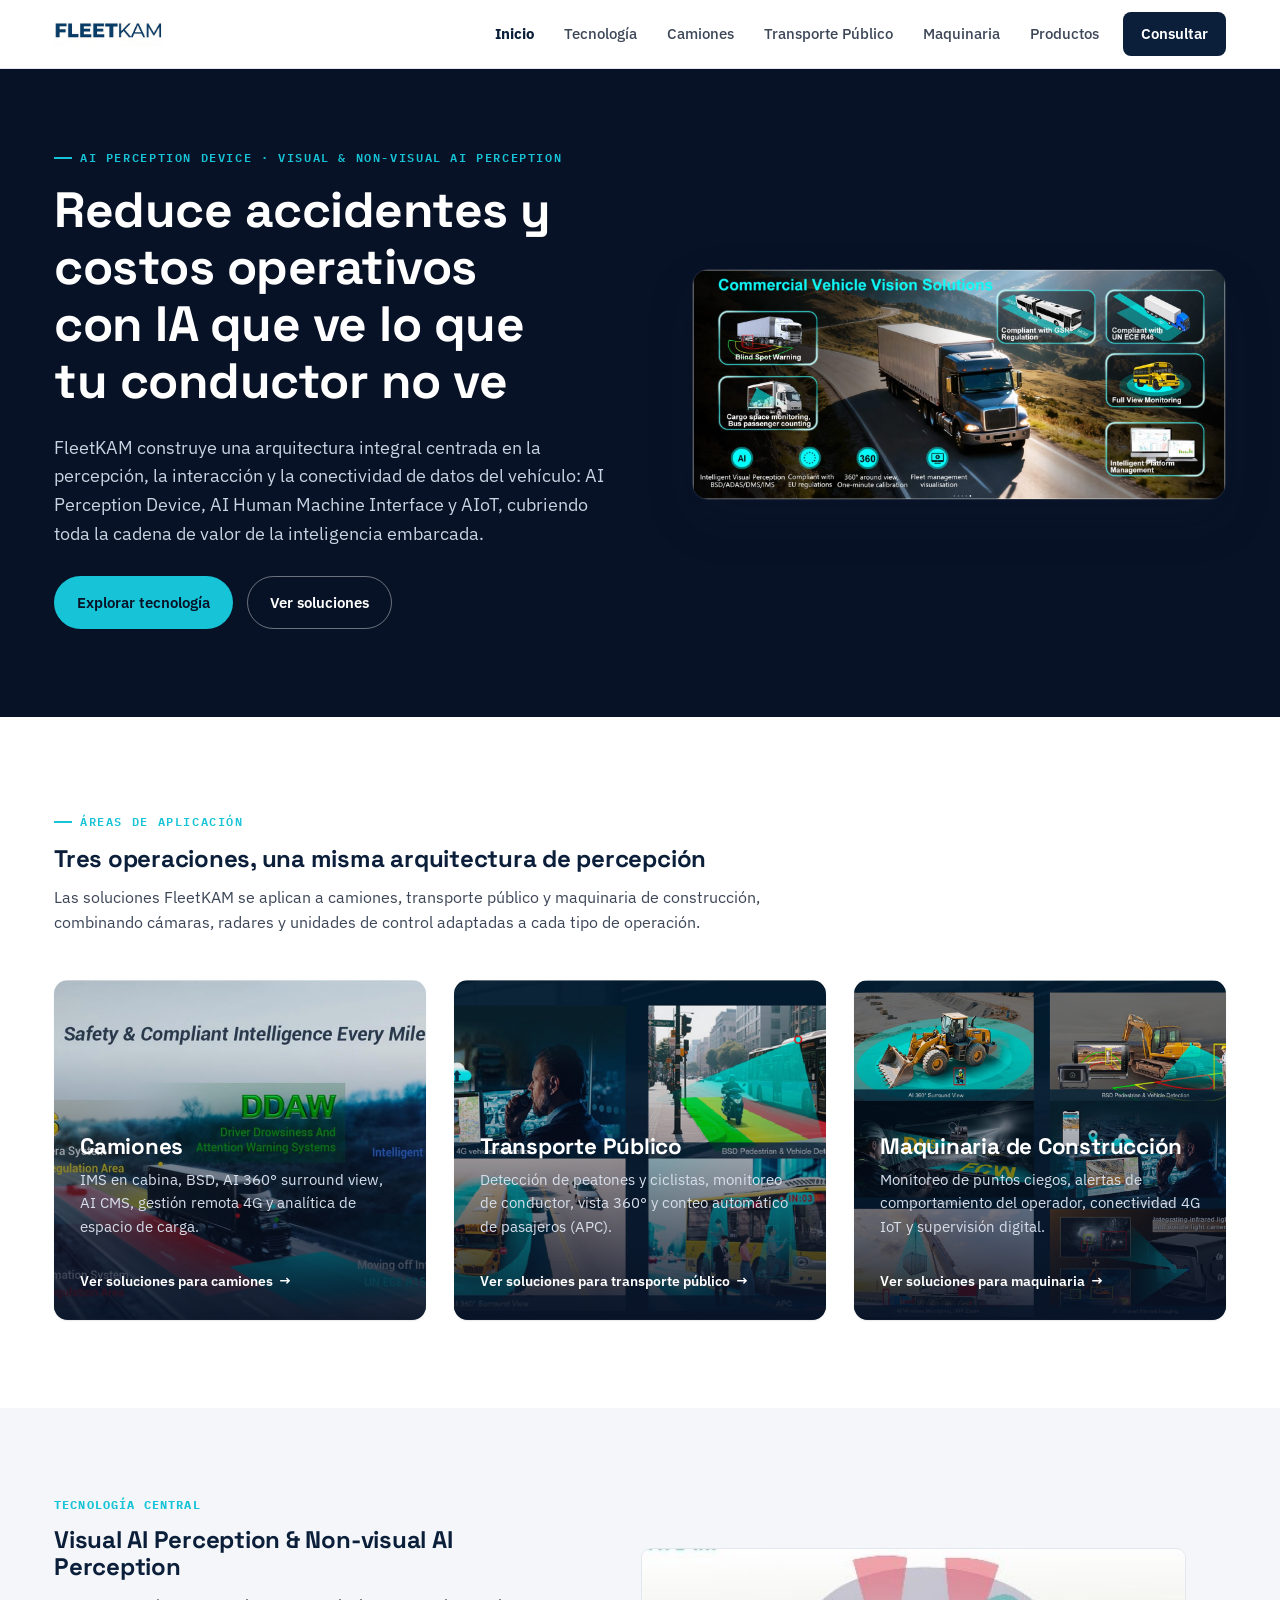
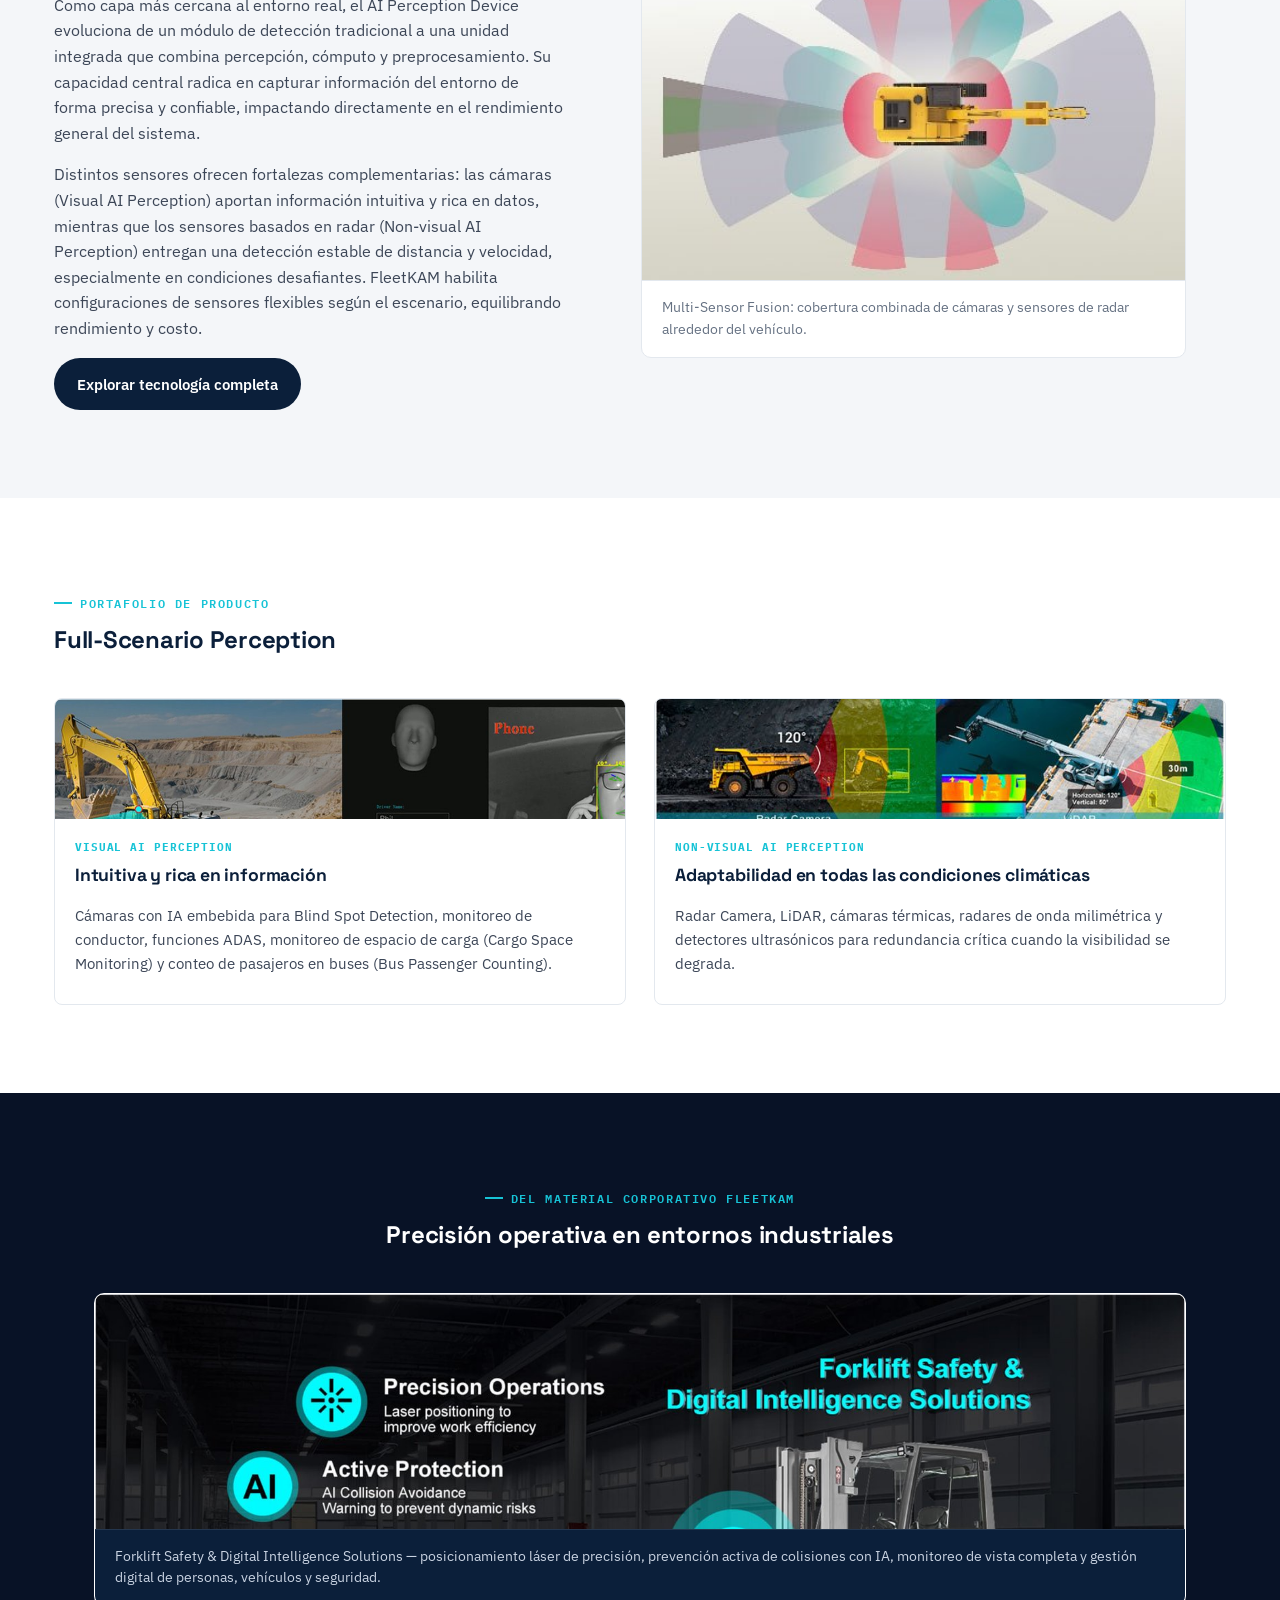
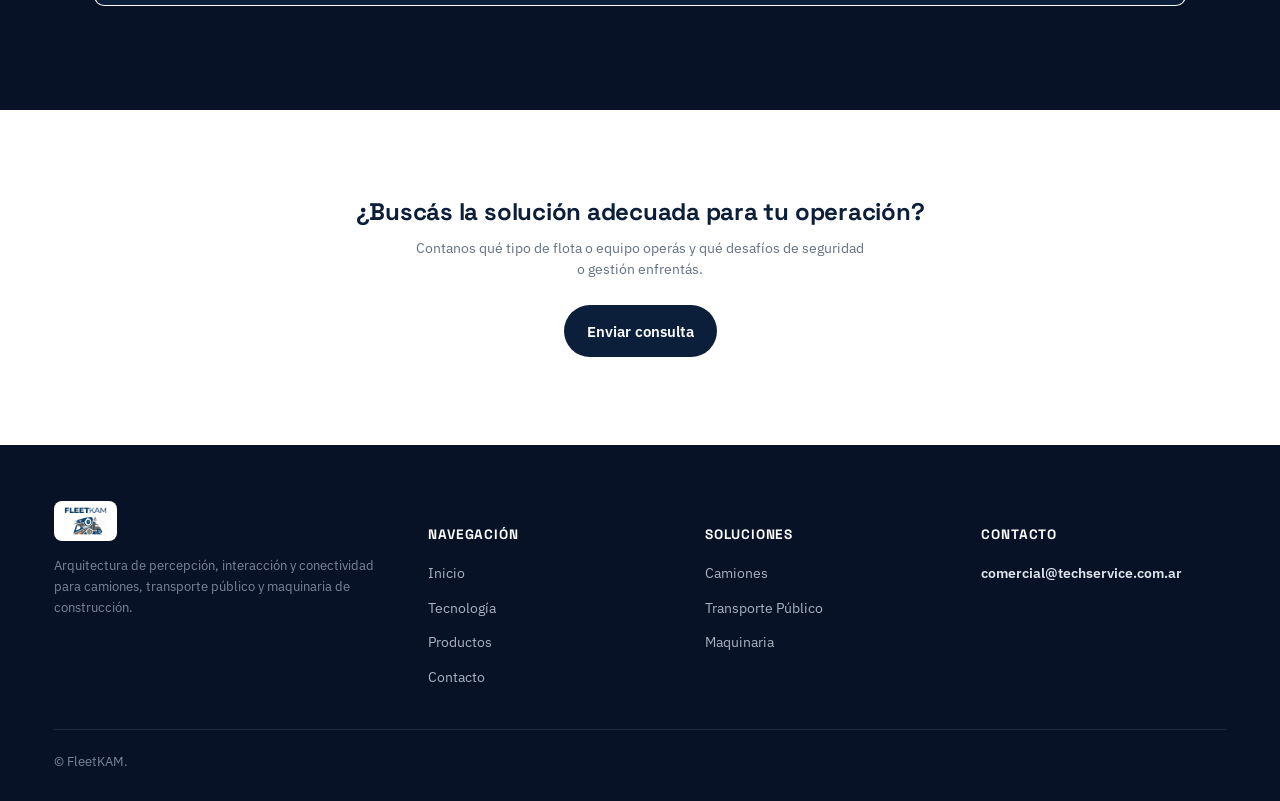
==== index.html @ 841b018a "Add files via upload" ====
<!DOCTYPE html>
<html lang="es">
<head>
<meta charset="UTF-8">
<meta name="viewport" content="width=device-width, initial-scale=1.0">
<title>FleetKAM | Percepción inteligente y seguridad para flotas comerciales</title>
<meta name="description" content="Reduce accidentes y costos operativos con IA que ve lo que tu conductor no ve. Soluciones de percepción para camiones, transporte público y maquinaria.">
<link rel="icon" href="favicon.png">
<link rel="preconnect" href="https://fonts.googleapis.com">
<link href="https://fonts.googleapis.com/css2?family=Space+Grotesk:wght@500;600;700&family=IBM+Plex+Sans:wght@400;500;600;700&family=IBM+Plex+Mono:wght@500;600;700&display=swap" rel="stylesheet">
<link rel="stylesheet" href="style.css">
</head>
<body>
<a class="skip-link" href="#main">Saltar al contenido principal</a>

<header class="site-header">
  <div class="header-inner">
    <a class="brand" href="index.html" aria-label="FleetKAM — Inicio">
      <img src="logo-wordmark.png" alt="FleetKAM">
    </a>
    <button class="nav-toggle" aria-label="Abrir menú de navegación" aria-expanded="false">
      <span></span>
    </button>
    <nav class="main-nav" aria-label="Navegación principal">
      <a href="index.html" aria-current="page">Inicio</a>
      <a href="tecnologia.html">Tecnología</a>
      <a href="camiones.html">Camiones</a>
      <a href="transporte-publico.html">Transporte Público</a>
      <a href="maquinaria.html">Maquinaria</a>
      <a href="productos.html">Productos</a>
      <a href="contacto.html" class="nav-cta">Consultar</a>
    </nav>
  </div>
</header>

<main id="main">

  <!-- HERO -->
  <section class="hero">
    <div class="container">
      <div class="hero-grid">
        <div>
          <p class="eyebrow">AI Perception Device · Visual &amp; Non-visual AI Perception</p>
          <h1>Reduce accidentes y costos operativos con IA que ve lo que tu conductor no ve</h1>
          <p class="lead">FleetKAM construye una arquitectura integral centrada en la percepción, la interacción y la conectividad de datos del vehículo: AI Perception Device, AI Human Machine Interface y AIoT, cubriendo toda la cadena de valor de la inteligencia embarcada.</p>
          <div class="hero-actions">
            <a class="btn btn-primary" href="tecnologia.html">Explorar tecnología</a>
            <a class="btn btn-outline" href="#aplicaciones">Ver soluciones</a>
          </div>
        </div>
        <div class="hero-media">
          <img src="hero-commercial-vision.jpg" alt="Camión en ruta con anotaciones de Blind Spot Warning, cumplimiento GSR y UN ECE R46, full view monitoring y gestión de plataforma inteligente.">
        </div>
      </div>
    </div>
  </section>

  <!-- APLICACIONES -->
  <section class="section" id="aplicaciones">
    <div class="container">
      <div class="section-head">
        <p class="eyebrow">Áreas de aplicación</p>
        <h2>Tres operaciones, una misma arquitectura de percepción</h2>
        <p>Las soluciones FleetKAM se aplican a camiones, transporte público y maquinaria de construcción, combinando cámaras, radares y unidades de control adaptadas a cada tipo de operación.</p>
      </div>
      <div class="grid grid-3">
        <a class="app-card" href="camiones.html">
          <img src="trucks-hero.jpg" alt="Camión de larga distancia en autopista con sistemas RVCS, DDAW, ISA, BSIS y MOIS señalados.">
          <div class="app-card-body">
            <h3>Camiones</h3>
            <p>IMS en cabina, BSD, AI 360° surround view, AI CMS, gestión remota 4G y analítica de espacio de carga.</p>
            <span class="card-link">Ver soluciones para camiones <span class="arrow">→</span></span>
          </div>
        </a>
        <a class="app-card" href="transporte-publico.html">
          <img src="public-hero.jpg" alt="Bus urbano con detección BSD de peatones y vehículos, telemática 4G, vista de 360° y conteo de pasajeros APC.">
          <div class="app-card-body">
            <h3>Transporte Público</h3>
            <p>Detección de peatones y ciclistas, monitoreo de conductor, vista 360° y conteo automático de pasajeros (APC).</p>
            <span class="card-link">Ver soluciones para transporte público <span class="arrow">→</span></span>
          </div>
        </a>
        <a class="app-card" href="maquinaria.html">
          <img src="machinery-hero.jpg" alt="Maquinaria de construcción con AI 360° surround view, detección BSD de peatones y vehículos, monitoreo DMS y FCW.">
          <div class="app-card-body">
            <h3>Maquinaria de Construcción</h3>
            <p>Monitoreo de puntos ciegos, alertas de comportamiento del operador, conectividad 4G IoT y supervisión digital.</p>
            <span class="card-link">Ver soluciones para maquinaria <span class="arrow">→</span></span>
          </div>
        </a>
      </div>
    </div>
  </section>

  <!-- TECNOLOGÍA (INTRO) -->
  <section class="section section-alt">
    <div class="container">
      <div class="diagram-block" style="margin-bottom:0;">
        <div class="diagram-text">
          <p class="kicker">Tecnología central</p>
          <h2>Visual AI Perception &amp; Non-visual AI Perception</h2>
          <p>Como capa más cercana al entorno real, el AI Perception Device evoluciona de un módulo de detección tradicional a una unidad integrada que combina percepción, cómputo y preprocesamiento. Su capacidad central radica en capturar información del entorno de forma precisa y confiable, impactando directamente en el rendimiento general del sistema.</p>
          <p>Distintos sensores ofrecen fortalezas complementarias: las cámaras (Visual AI Perception) aportan información intuitiva y rica en datos, mientras que los sensores basados en radar (Non-visual AI Perception) entregan una detección estable de distancia y velocidad, especialmente en condiciones desafiantes. FleetKAM habilita configuraciones de sensores flexibles según el escenario, equilibrando rendimiento y costo.</p>
          <a class="btn btn-dark" href="tecnologia.html">Explorar tecnología completa</a>
        </div>
        <figure class="diagram-figure">
          <img src="multisensor-fusion.jpg" alt="Diagrama de Multi-Sensor Fusion mostrando zonas de detección de cámara y radar alrededor de una máquina de construcción.">
          <figcaption>Multi-Sensor Fusion: cobertura combinada de cámaras y sensores de radar alrededor del vehículo.</figcaption>
        </figure>
      </div>
    </div>
  </section>

  <!-- PORTAFOLIO -->
  <section class="section">
    <div class="container">
      <div class="section-head">
        <p class="eyebrow">Portafolio de producto</p>
        <h2>Full-Scenario Perception</h2>
      </div>
      <div class="grid grid-2">
        <div class="card">
          <div class="card-media"><img src="visual-perception-1.jpg" alt="Blind Spot Detection en maquinaria y Driver Monitoring detectando uso de teléfono al volante."></div>
          <div class="card-body">
            <span class="card-tag">Visual AI Perception</span>
            <h3>Intuitiva y rica en información</h3>
            <p>Cámaras con IA embebida para Blind Spot Detection, monitoreo de conductor, funciones ADAS, monitoreo de espacio de carga (Cargo Space Monitoring) y conteo de pasajeros en buses (Bus Passenger Counting).</p>
          </div>
        </div>
        <div class="card">
          <div class="card-media"><img src="nonvisual-3.jpg" alt="Detectores ultrasónicos con indicadores de distancia y cámara térmica detectando un camión en la nieve."></div>
          <div class="card-body">
            <span class="card-tag">Non-visual AI Perception</span>
            <h3>Adaptabilidad en todas las condiciones climáticas</h3>
            <p>Radar Camera, LiDAR, cámaras térmicas, radares de onda milimétrica y detectores ultrasónicos para redundancia crítica cuando la visibilidad se degrada.</p>
          </div>
        </div>
      </div>
    </div>
  </section>

  <!-- FORKLIFT / OTRAS CAPACIDADES DEL MATERIAL GENERAL -->
  <section class="section section-dark">
    <div class="container">
      <div class="section-head center">
        <p class="eyebrow">Del material corporativo FleetKAM</p>
        <h2>Precisión operativa en entornos industriales</h2>
      </div>
      <figure class="diagram-figure" style="border-color:rgba(255,255,255,.15);">
        <img src="forklift-banner.jpg" alt="Forklift Safety & Digital Intelligence Solutions: posicionamiento láser, prevención activa de colisiones con IA, monitoreo de vista completa 360° y gestión digital inteligente.">
        <figcaption style="background:var(--navy-900); color:#c9d3e2; border-top-color:rgba(255,255,255,.1);">Forklift Safety &amp; Digital Intelligence Solutions — posicionamiento láser de precisión, prevención activa de colisiones con IA, monitoreo de vista completa y gestión digital de personas, vehículos y seguridad.</figcaption>
      </figure>
    </div>
  </section>

  <!-- CTA -->
  <section class="section">
    <div class="container text-center">
      <h2>¿Buscás la solución adecuada para tu operación?</h2>
      <p class="small" style="max-width:56ch; margin:0 auto 24px;">Contanos qué tipo de flota o equipo operás y qué desafíos de seguridad o gestión enfrentás.</p>
      <a class="btn btn-dark" href="contacto.html">Enviar consulta</a>
    </div>
  </section>

</main>

<button class="back-top" aria-label="Volver al inicio de la página">↑</button>

<footer class="site-footer">
  <div class="container">
    <div class="footer-grid">
      <div>
        <div class="footer-brand"><img src="logo-full.png" alt="FleetKAM"></div>
        <p class="footer-note">Arquitectura de percepción, interacción y conectividad para camiones, transporte público y maquinaria de construcción.</p>
      </div>
      <div>
        <h5>Navegación</h5>
        <ul>
          <li><a href="index.html">Inicio</a></li>
          <li><a href="tecnologia.html">Tecnología</a></li>
          <li><a href="productos.html">Productos</a></li>
          <li><a href="contacto.html">Contacto</a></li>
        </ul>
      </div>
      <div>
        <h5>Soluciones</h5>
        <ul>
          <li><a href="camiones.html">Camiones</a></li>
          <li><a href="transporte-publico.html">Transporte Público</a></li>
          <li><a href="maquinaria.html">Maquinaria</a></li>
        </ul>
      </div>
      <div>
        <h5>Contacto</h5>
        <ul>
          <li><a class="footer-email" href="mailto:comercial@techservice.com.ar">comercial@techservice.com.ar</a></li>
        </ul>
      </div>
    </div>
    <div class="footer-bottom">
      <span>© FleetKAM.</span>
    </div>
  </div>
</footer>

<script src="main.js"></script>
</body>
</html>
---- style.css ----
/* =========================================================
   FLEETKAM — Design tokens
   Palette drawn from brand material: deep navy chassis,
   signal cyan (sensor/detection color used throughout the
   PDFs), amber for alerts, warm steel for neutrals.
   ========================================================= */
:root{
  --navy-950:#081226;
  --navy-900:#0b1f3a;
  --navy-800:#123258;
  --navy-700:#194077;
  --blue-600:#1c5fb0;
  --cyan-400:#17c3d6;
  --cyan-300:#5fe3ef;
  --amber-500:#f2a71b;
  --steel-700:#3c4657;
  --steel-500:#657182;
  --steel-300:#aab3bf;
  --cloud-100:#f4f6f9;
  --cloud-50:#fbfcfd;
  --white:#ffffff;
  --line:#e3e8ee;

  --font-display:"Space Grotesk", "Segoe UI", sans-serif;
  --font-body:"IBM Plex Sans", "Segoe UI", sans-serif;
  --font-mono:"IBM Plex Mono", "Courier New", monospace;

  --container:1220px;
  --radius:10px;
  --shadow-sm:0 1px 2px rgba(11,31,58,.06), 0 1px 1px rgba(11,31,58,.04);
  --shadow-md:0 8px 24px rgba(11,31,58,.10);
  --shadow-lg:0 20px 48px rgba(11,31,58,.16);
}

@media (prefers-reduced-motion: no-preference){
  :root{ --transition:180ms ease; }
}
@media (prefers-reduced-motion: reduce){
  *{ animation-duration:.001ms !important; animation-iteration-count:1 !important; transition-duration:.001ms !important; scroll-behavior:auto !important; }
}

*,*::before,*::after{ box-sizing:border-box; }
html{ scroll-behavior:smooth; }
body{
  margin:0;
  font-family:var(--font-body);
  color:var(--steel-700);
  background:var(--white);
  line-height:1.6;
  -webkit-font-smoothing:antialiased;
}
img{ max-width:100%; display:block; }
a{ color:inherit; text-decoration:none; }
h1,h2,h3,h4{ font-family:var(--font-display); color:var(--navy-900); margin:0 0 .5em; line-height:1.15; letter-spacing:-.01em; }
p{ margin:0 0 1em; }
.container{ max-width:var(--container); margin:0 auto; padding:0 24px; }
.mono{ font-family:var(--font-mono); }

:focus-visible{ outline:3px solid var(--cyan-400); outline-offset:2px; border-radius:4px; }

/* ---------- Skip link ---------- */
.skip-link{
  position:absolute; left:-9999px; top:0; background:var(--navy-900); color:#fff;
  padding:12px 18px; z-index:200; border-radius:0 0 8px 0;
}
.skip-link:focus{ left:0; }

/* ---------- Eyebrow / labels ---------- */
.eyebrow{
  display:inline-flex; align-items:center; gap:8px;
  font-family:var(--font-mono); font-size:.72rem; letter-spacing:.14em; text-transform:uppercase;
  color:var(--cyan-400); font-weight:600; margin-bottom:14px;
}
.eyebrow::before{ content:""; width:18px; height:2px; background:var(--cyan-400); display:inline-block; }

/* ---------- Header ---------- */
.site-header{
  position:sticky; top:0; z-index:100; background:rgba(255,255,255,.94);
  backdrop-filter:saturate(140%) blur(8px);
  border-bottom:1px solid var(--line);
}
.header-inner{ display:flex; align-items:center; justify-content:space-between; padding:12px 24px; max-width:var(--container); margin:0 auto; }
.brand{ display:flex; align-items:center; gap:10px; }
.brand img{ height:24px; width:auto; }
.brand-text{ font-family:var(--font-display); font-weight:700; font-size:1.05rem; color:var(--navy-900); }

.nav-toggle{
  display:none; background:none; border:1px solid var(--line); border-radius:8px;
  width:42px; height:42px; align-items:center; justify-content:center; cursor:pointer;
}
.nav-toggle span, .nav-toggle span::before, .nav-toggle span::after{
  content:""; display:block; width:20px; height:2px; background:var(--navy-900); position:relative; transition:transform var(--transition);
}
.nav-toggle span::before{ position:absolute; top:-6px; }
.nav-toggle span::after{ position:absolute; top:6px; }

.main-nav{ display:flex; align-items:center; gap:2px; }
.main-nav a{
  padding:10px 14px; font-size:.92rem; font-weight:500; color:var(--steel-700); border-radius:8px;
  transition:color var(--transition), background var(--transition);
}
.main-nav a:hover{ color:var(--navy-900); background:var(--cloud-100); }
.main-nav a[aria-current="page"]{ color:var(--navy-900); font-weight:700; }
.main-nav a[aria-current="page"]::after{ content:""; }
.nav-cta{
  margin-left:8px; background:var(--navy-900); color:#fff !important; padding:10px 18px !important;
  border-radius:999px; font-weight:600 !important;
}
.nav-cta:hover{ background:var(--blue-600); }

@media (max-width:900px){
  .nav-toggle{ display:flex; }
  .main-nav{
    position:fixed; inset:64px 0 0 0; background:#fff; flex-direction:column; align-items:stretch;
    padding:12px; gap:4px; transform:translateY(-8px); opacity:0; pointer-events:none;
    transition:opacity var(--transition), transform var(--transition); overflow:auto;
  }
  .main-nav.open{ opacity:1; transform:translateY(0); pointer-events:auto; }
  .main-nav a{ padding:16px; font-size:1.05rem; border-bottom:1px solid var(--line); border-radius:0; }
  .nav-cta{ margin:12px 0 0; text-align:center; border-radius:8px; }
}

/* ---------- Breadcrumbs ---------- */
.breadcrumbs{ font-size:.82rem; color:var(--steel-500); padding:16px 0 0; }
.breadcrumbs a{ color:var(--steel-500); }
.breadcrumbs a:hover{ color:var(--navy-900); text-decoration:underline; }
.breadcrumbs span[aria-current]{ color:var(--navy-900); font-weight:600; }

/* ---------- Hero ---------- */
.hero{
  position:relative; overflow:hidden; background:var(--navy-950); color:#fff; padding:72px 0 88px;
}
.hero .container{ position:relative; z-index:2; }
.hero-rings{
  position:absolute; inset:0; z-index:1; pointer-events:none; opacity:.55;
}
.hero-grid{ display:grid; grid-template-columns:1.05fr .95fr; gap:48px; align-items:center; }
.hero h1{ color:#fff; font-size:clamp(2rem,4.2vw,3.1rem); max-width:16ch; }
.hero p.lead{ color:#c9d3e2; font-size:1.12rem; max-width:52ch; }
.hero-media{ border-radius:16px; overflow:hidden; box-shadow:var(--shadow-lg); border:1px solid rgba(255,255,255,.12); }
.hero-actions{ display:flex; gap:14px; flex-wrap:wrap; margin-top:28px; }

@media (max-width:900px){ .hero-grid{ grid-template-columns:1fr; } .hero{ padding:48px 0 56px; } }

/* ---------- Buttons ---------- */
.btn{
  display:inline-flex; align-items:center; gap:8px; padding:13px 22px; border-radius:999px;
  font-weight:600; font-size:.95rem; border:1px solid transparent; cursor:pointer;
  transition:transform var(--transition), background var(--transition), border-color var(--transition), color var(--transition);
}
.btn:hover{ transform:translateY(-1px); }
.btn-primary{ background:var(--cyan-400); color:var(--navy-950); }
.btn-primary:hover{ background:var(--cyan-300); }
.btn-outline{ border-color:rgba(255,255,255,.4); color:#fff; }
.btn-outline:hover{ border-color:#fff; background:rgba(255,255,255,.08); }
.btn-dark{ background:var(--navy-900); color:#fff; }
.btn-dark:hover{ background:var(--blue-600); }
.btn[disabled], .btn.is-disabled{ opacity:.45; cursor:not-allowed; pointer-events:none; }

/* ---------- Sections ---------- */
.section{ padding:88px 0; }
.section-tight{ padding:56px 0; }
.section-alt{ background:var(--cloud-100); }
.section-dark{ background:var(--navy-950); color:#dfe6f0; }
.section-dark h2, .section-dark h3{ color:#fff; }
.section-head{ max-width:760px; margin-bottom:44px; }
.section-head.center{ margin-left:auto; margin-right:auto; text-align:center; }

/* ---------- Cards ---------- */
.grid{ display:grid; gap:28px; }
.grid-3{ grid-template-columns:repeat(3,1fr); }
.grid-2{ grid-template-columns:repeat(2,1fr); }
.grid-4{ grid-template-columns:repeat(4,1fr); }
@media (max-width:980px){ .grid-3,.grid-4{ grid-template-columns:repeat(2,1fr); } }
@media (max-width:640px){ .grid-3,.grid-4,.grid-2{ grid-template-columns:1fr; } }

.card{
  background:#fff; border:1px solid var(--line); border-radius:var(--radius); overflow:hidden;
  transition:box-shadow var(--transition), transform var(--transition), border-color var(--transition);
  display:flex; flex-direction:column;
}
.card:hover{ box-shadow:var(--shadow-md); transform:translateY(-2px); border-color:transparent; }
.card-media{ aspect-ratio:16/10; overflow:hidden; background:var(--cloud-100); }
.card-media img{ width:100%; height:100%; object-fit:cover; }
.card-body{ padding:22px; flex:1; display:flex; flex-direction:column; }
.card-body h3{ font-size:1.12rem; }
.card-tag{ font-family:var(--font-mono); font-size:.7rem; letter-spacing:.08em; text-transform:uppercase; color:var(--cyan-400); font-weight:700; margin-bottom:8px; }
.card-body p{ color:var(--steel-500); font-size:.93rem; margin-bottom:0; }
.card-link{ margin-top:16px; font-weight:600; color:var(--navy-900); font-size:.9rem; display:inline-flex; align-items:center; gap:6px; }
.card-link .arrow{ transition:transform var(--transition); }
.card:hover .card-link .arrow{ transform:translateX(3px); }

/* Application (solution) cards - larger */
.app-card{
  position:relative; border-radius:14px; overflow:hidden; color:#fff; min-height:340px;
  display:flex; flex-direction:column; justify-content:flex-end; box-shadow:var(--shadow-sm);
}
.app-card img{ position:absolute; inset:0; width:100%; height:100%; object-fit:cover; z-index:0; }
.app-card::after{ content:""; position:absolute; inset:0; background:linear-gradient(180deg, rgba(8,18,38,.05) 20%, rgba(8,18,38,.92) 100%); z-index:1; }
.app-card-body{ position:relative; z-index:2; padding:26px; }
.app-card h3{ color:#fff; font-size:1.4rem; margin-bottom:8px; }
.app-card p{ color:#d7deea; font-size:.92rem; }
.app-card .card-link{ color:#fff; }

/* ---------- Spec / product tiles ---------- */
.spec-tile{
  border:1px solid var(--line); border-radius:var(--radius); padding:20px; background:#fff;
}
.spec-tile .model{ font-family:var(--font-mono); font-size:.82rem; color:var(--cyan-400); font-weight:700; letter-spacing:.02em; }
.spec-tile h4{ font-family:var(--font-display); color:var(--navy-900); margin:.2em 0 .5em; font-size:1.02rem; }
.spec-tile ul{ margin:0; padding-left:1.1em; color:var(--steel-500); font-size:.88rem; }
.spec-tile ul li{ margin-bottom:4px; }
.spec-tile .area-tag{
  display:inline-block; font-size:.68rem; text-transform:uppercase; letter-spacing:.06em; font-weight:700;
  padding:3px 9px; border-radius:999px; margin-bottom:10px;
}
.tag-trucks{ background:#e7f1fc; color:var(--blue-600); }
.tag-public{ background:#e6faf9; color:#0d9aa0; }
.tag-machinery{ background:#fff2e0; color:#b8710a; }
.tag-tech{ background:#eef0fb; color:var(--navy-700); }

/* ---------- Feature row (icon + text) ---------- */
.feature{ display:flex; gap:16px; align-items:flex-start; }
.feature-icon{
  flex:none; width:46px; height:46px; border-radius:12px; background:var(--navy-900); color:var(--cyan-400);
  display:flex; align-items:center; justify-content:center; font-family:var(--font-mono); font-weight:700;
}
.feature h4{ margin-bottom:4px; font-size:1rem; }
.feature p{ font-size:.9rem; color:var(--steel-500); margin-bottom:0; }

/* ---------- Diagram figure ---------- */
.diagram-figure{ border:1px solid var(--line); border-radius:var(--radius); overflow:hidden; background:#fff; }
.diagram-figure img{ width:100%; }
.diagram-figure figcaption{ padding:16px 20px; font-size:.85rem; color:var(--steel-500); border-top:1px solid var(--line); }
.diagram-block{ display:grid; grid-template-columns:.9fr 1.1fr; gap:36px; align-items:center; margin-bottom:64px; }
.diagram-block:nth-child(even){ grid-template-columns:1.1fr .9fr; }
.diagram-block:nth-child(even) .diagram-text{ order:2; }
@media (max-width:900px){
  .diagram-block, .diagram-block:nth-child(even){ grid-template-columns:1fr; }
  .diagram-block:nth-child(even) .diagram-text{ order:0; }
}
.diagram-text .kicker{ font-family:var(--font-mono); font-size:.72rem; color:var(--cyan-400); letter-spacing:.1em; text-transform:uppercase; font-weight:700; }

/* ---------- Problem / approach panel ---------- */
.problem-panel{
  display:grid; grid-template-columns:1fr 1fr; gap:32px; background:var(--cloud-100); border-radius:16px; padding:36px;
}
@media (max-width:800px){ .problem-panel{ grid-template-columns:1fr; } }
.problem-panel h3{ font-size:1.05rem; }
.problem-panel .col p{ color:var(--steel-700); font-size:.96rem; }

/* ---------- Placeholder (pending assets) ---------- */
.placeholder{
  border:2px dashed var(--steel-300); border-radius:var(--radius); background:var(--cloud-100);
  display:flex; align-items:center; justify-content:center; text-align:center; padding:28px;
  color:var(--steel-500); font-size:.85rem; min-height:160px;
}

/* ---------- Regulation chips ---------- */
.chip-row{ display:flex; flex-wrap:wrap; gap:10px; margin:18px 0; }
.chip{
  font-family:var(--font-mono); font-size:.76rem; font-weight:700; padding:7px 12px; border-radius:8px;
  border:1px solid var(--line); color:var(--navy-800); background:#fff;
}

/* ---------- Footer ---------- */
.site-footer{ background:var(--navy-950); color:#aab3c2; padding:56px 0 28px; }
.footer-grid{ display:grid; grid-template-columns:1.4fr repeat(3,1fr); gap:32px; margin-bottom:40px; }
@media (max-width:800px){ .footer-grid{ grid-template-columns:1fr 1fr; } }
@media (max-width:520px){ .footer-grid{ grid-template-columns:1fr; } }
.footer-grid h5{ color:#fff; font-family:var(--font-display); font-size:.85rem; letter-spacing:.06em; text-transform:uppercase; margin-bottom:14px; }
.footer-grid ul{ list-style:none; margin:0; padding:0; display:flex; flex-direction:column; gap:9px; }
.footer-grid a{ color:#aab3c2; font-size:.9rem; }
.footer-grid a:hover{ color:#fff; }
.footer-brand{ display:flex; align-items:center; gap:10px; margin-bottom:14px; }
.footer-brand img{ height:40px; width:auto; background:#fff; padding:6px 10px; border-radius:8px; }
.footer-note{ font-size:.82rem; color:#7c879b; max-width:46ch; }
.footer-bottom{ border-top:1px solid rgba(255,255,255,.1); padding-top:22px; font-size:.8rem; display:flex; justify-content:space-between; flex-wrap:wrap; gap:10px; color:#7c879b; }

/* ---------- Icon strip (from source material) ---------- */
.icon-strip{ display:flex; flex-wrap:wrap; gap:26px; justify-content:center; padding:28px 0; border-top:1px solid var(--line); border-bottom:1px solid var(--line); }
.icon-strip .item{ display:flex; flex-direction:column; align-items:center; gap:8px; width:88px; text-align:center; }
.icon-strip .item span{ font-size:.72rem; color:var(--steel-500); }
.icon-strip .item svg{ width:30px; height:30px; color:var(--cyan-400); }

/* ---------- Form ---------- */
.form-grid{ display:grid; grid-template-columns:1fr 1fr; gap:20px; }
@media (max-width:700px){ .form-grid{ grid-template-columns:1fr; } }
.field{ display:flex; flex-direction:column; gap:6px; }
.field.full{ grid-column:1/-1; }
.field label{ font-size:.85rem; font-weight:600; color:var(--navy-900); }
.field .req{ color:var(--amber-500); }
.field input, .field select, .field textarea{
  font-family:var(--font-body); font-size:.95rem; padding:12px 14px; border:1px solid var(--line);
  border-radius:8px; background:#fff; color:var(--steel-700); transition:border-color var(--transition), box-shadow var(--transition);
}
.field input:focus, .field select:focus, .field textarea:focus{ border-color:var(--cyan-400); box-shadow:0 0 0 3px rgba(23,195,214,.18); outline:none; }
.field .error-msg{ color:#c23b3b; font-size:.8rem; min-height:1.1em; }
.field.has-error input, .field.has-error select, .field.has-error textarea{ border-color:#c23b3b; }
.form-status{ padding:14px 16px; border-radius:8px; font-size:.9rem; margin-top:18px; display:none; }
.form-status.visible{ display:block; }
.form-status.pending{ background:#fff6e0; color:#8a5c00; display:block; }
.form-status.disabled-note{ background:var(--cloud-100); color:var(--steel-500); }

/* ---------- Filter bar ---------- */
.filter-bar{ display:flex; flex-wrap:wrap; gap:10px; margin-bottom:36px; }
.filter-bar button{
  font-family:var(--font-body); font-weight:600; font-size:.86rem; padding:9px 18px; border-radius:999px;
  border:1px solid var(--line); background:#fff; color:var(--steel-700); cursor:pointer; transition:all var(--transition);
}
.filter-bar button[aria-pressed="true"]{ background:var(--navy-900); color:#fff; border-color:var(--navy-900); }
.filter-bar button:hover{ border-color:var(--navy-900); }

/* ---------- Utility ---------- */
.mt-0{ margin-top:0; } .mb-0{ margin-bottom:0; }
.text-center{ text-align:center; }
.small{ font-size:.85rem; color:var(--steel-500); }
.pending-note{
  display:inline-flex; align-items:center; gap:6px; font-size:.72rem; font-weight:700; letter-spacing:.04em;
  text-transform:uppercase; color:#8a5c00; background:#fff6e0; padding:4px 10px; border-radius:999px;
}
.contact-email{
  display:inline-flex; align-items:center; gap:8px; font-family:var(--font-mono); font-weight:600;
  font-size:.95rem; color:var(--navy-900); background:var(--cloud-100); padding:10px 16px; border-radius:8px;
  border:1px solid var(--line);
}
.contact-email:hover{ border-color:var(--cyan-400); color:var(--blue-600); }
.footer-email{ color:#dfe6f0 !important; font-weight:600; }
.footer-email:hover{ color:#fff !important; text-decoration:underline; }
.sr-only{ position:absolute; width:1px; height:1px; padding:0; margin:-1px; overflow:hidden; clip:rect(0,0,0,0); border:0; }

.toc{ display:flex; flex-wrap:wrap; gap:10px; margin:28px 0 0; }
.toc a{ border:1px solid var(--line); border-radius:999px; padding:9px 16px; font-size:.85rem; font-weight:600; color:var(--navy-800); }
.toc a:hover{ background:var(--cloud-100); }

.back-top{
  position:fixed; right:20px; bottom:20px; background:var(--navy-900); color:#fff; width:46px; height:46px;
  border-radius:50%; display:flex; align-items:center; justify-content:center; box-shadow:var(--shadow-md);
  opacity:0; pointer-events:none; transition:opacity var(--transition), transform var(--transition); z-index:80;
}
.back-top.visible{ opacity:1; pointer-events:auto; }
.back-top:hover{ transform:translateY(-3px); }

/* CARD COMPONENT */
.card{
  background:#fff; border:1px solid var(--line); border-radius:8px; overflow:hidden;
  transition:border-color .2s, box-shadow .2s;
}
.card:hover{ border-color:var(--cyan-400); box-shadow:0 4px 12px rgba(23,195,214,.12); }
.card-media{ height:120px; background:#f0f2f5; }
.card-body{ padding:20px; }
.card-body h3{ font-size:1.1rem; margin:0 0 10px; color:var(--navy-900); }
.card-body p{ margin:8px 0; font-size:.95rem; color:var(--steel-700); }
.card-body a{ color:var(--cyan-400); text-decoration:none; font-weight:600; }
.card-body a:hover{ text-decoration:underline; }
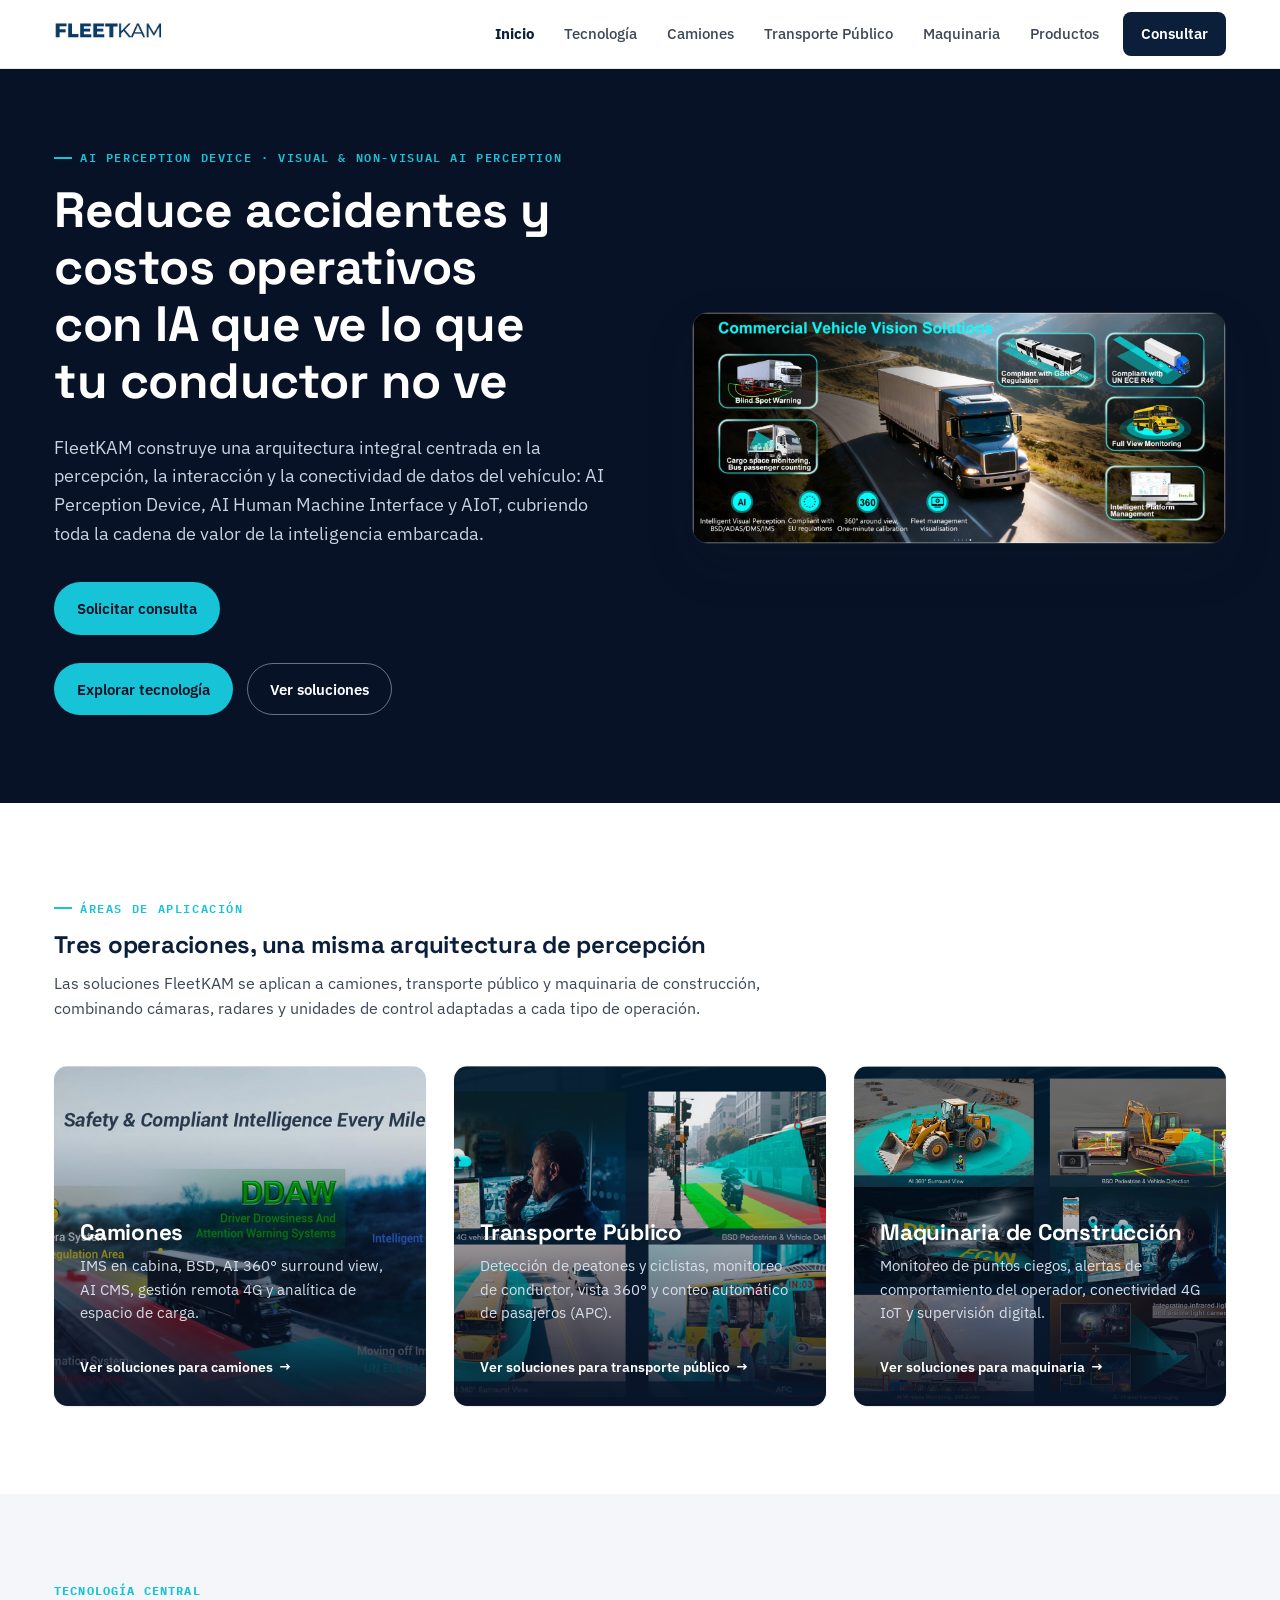
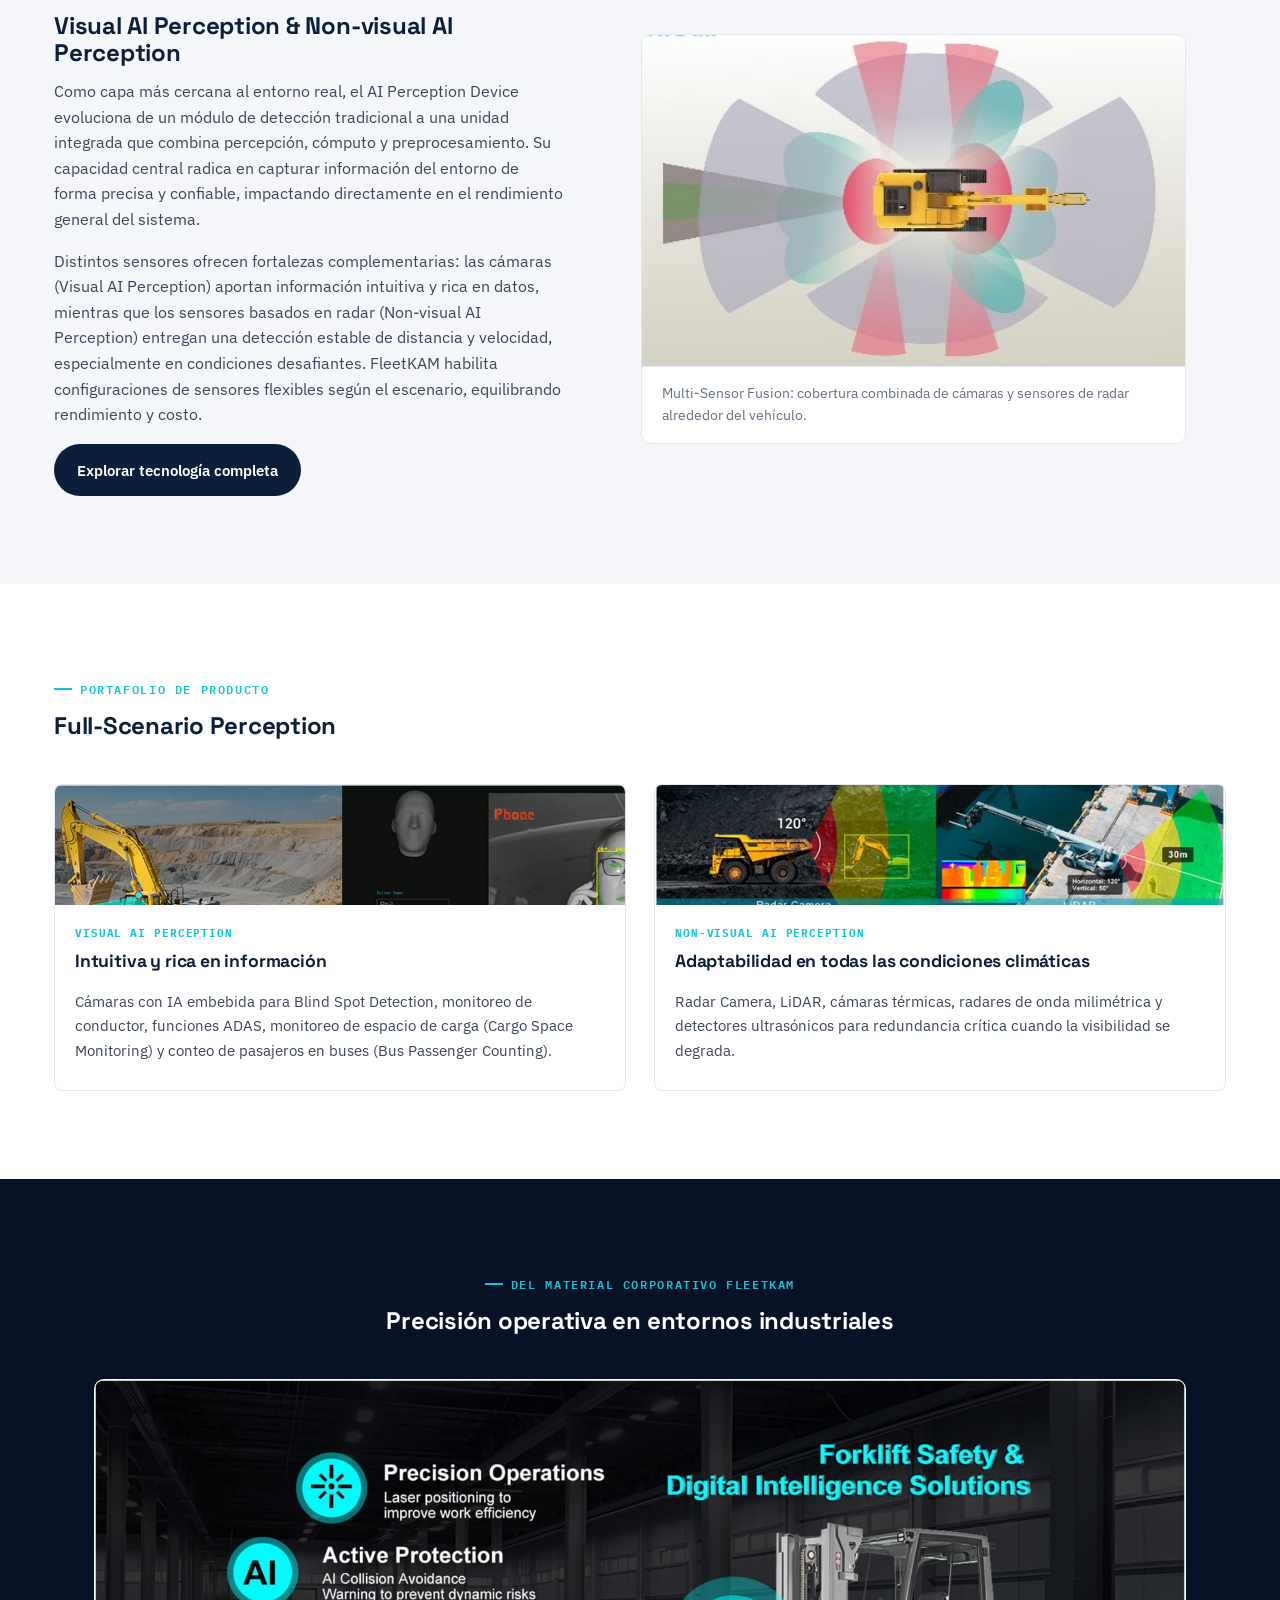
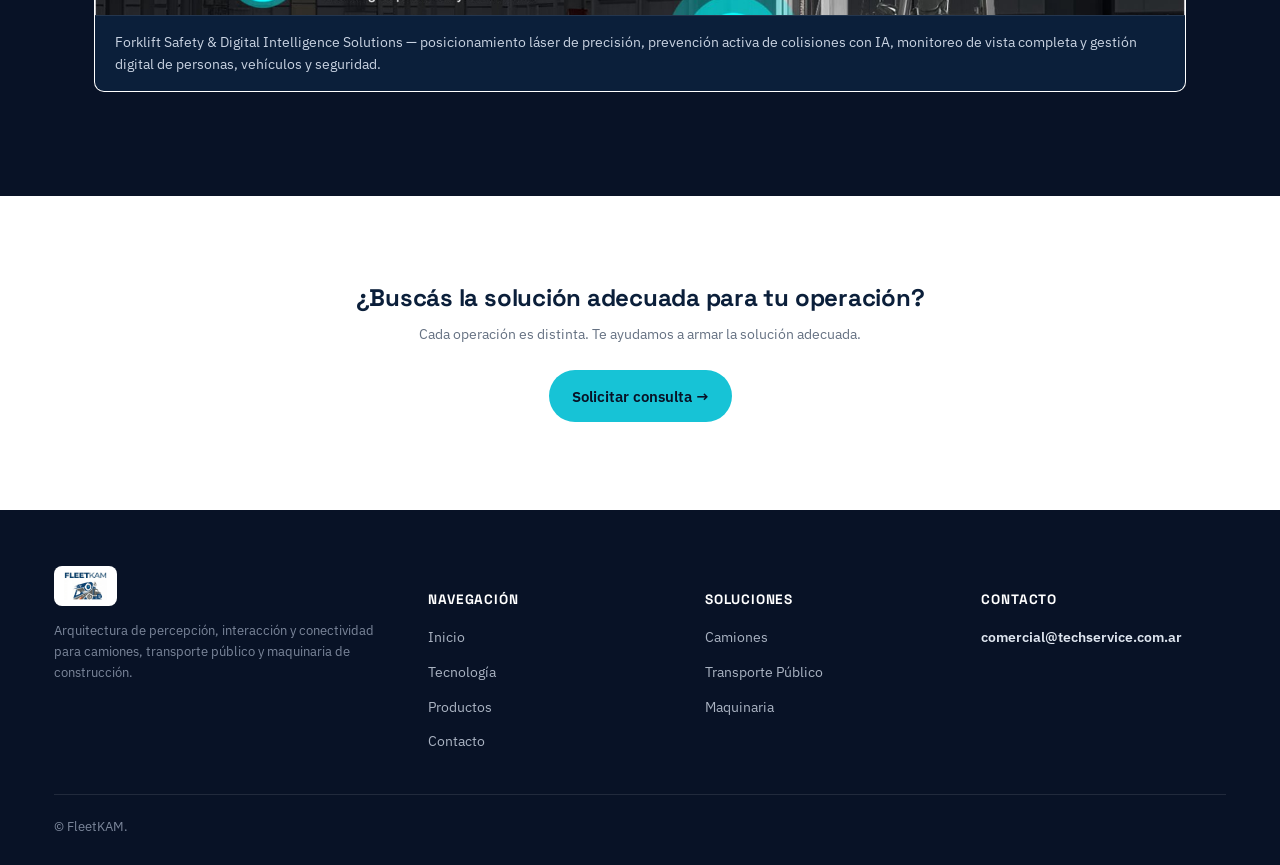
==== commit b3a05c69: "Add files via upload" ====
--- a/index.html
+++ b/index.html
@@ -43,6 +43,7 @@
           <p class="eyebrow">AI Perception Device · Visual &amp; Non-visual AI Perception</p>
           <h1>Reduce accidentes y costos operativos con IA que ve lo que tu conductor no ve</h1>
           <p class="lead">FleetKAM construye una arquitectura integral centrada en la percepción, la interacción y la conectividad de datos del vehículo: AI Perception Device, AI Human Machine Interface y AIoT, cubriendo toda la cadena de valor de la inteligencia embarcada.</p>
+          <a class="btn btn-primary" href="contacto.html" style="margin-top:16px; display:inline-block;">Solicitar consulta</a>
           <div class="hero-actions">
             <a class="btn btn-primary" href="tecnologia.html">Explorar tecnología</a>
             <a class="btn btn-outline" href="#aplicaciones">Ver soluciones</a>
@@ -157,8 +158,8 @@
   <section class="section">
     <div class="container text-center">
       <h2>¿Buscás la solución adecuada para tu operación?</h2>
-      <p class="small" style="max-width:56ch; margin:0 auto 24px;">Contanos qué tipo de flota o equipo operás y qué desafíos de seguridad o gestión enfrentás.</p>
-      <a class="btn btn-dark" href="contacto.html">Enviar consulta</a>
+      <p class="small" style="max-width:56ch; margin:0 auto 24px;">Cada operación es distinta. Te ayudamos a armar la solución adecuada.</p>
+      <a class="btn btn-primary" href="contacto.html">Solicitar consulta →</a>
     </div>
   </section>
 
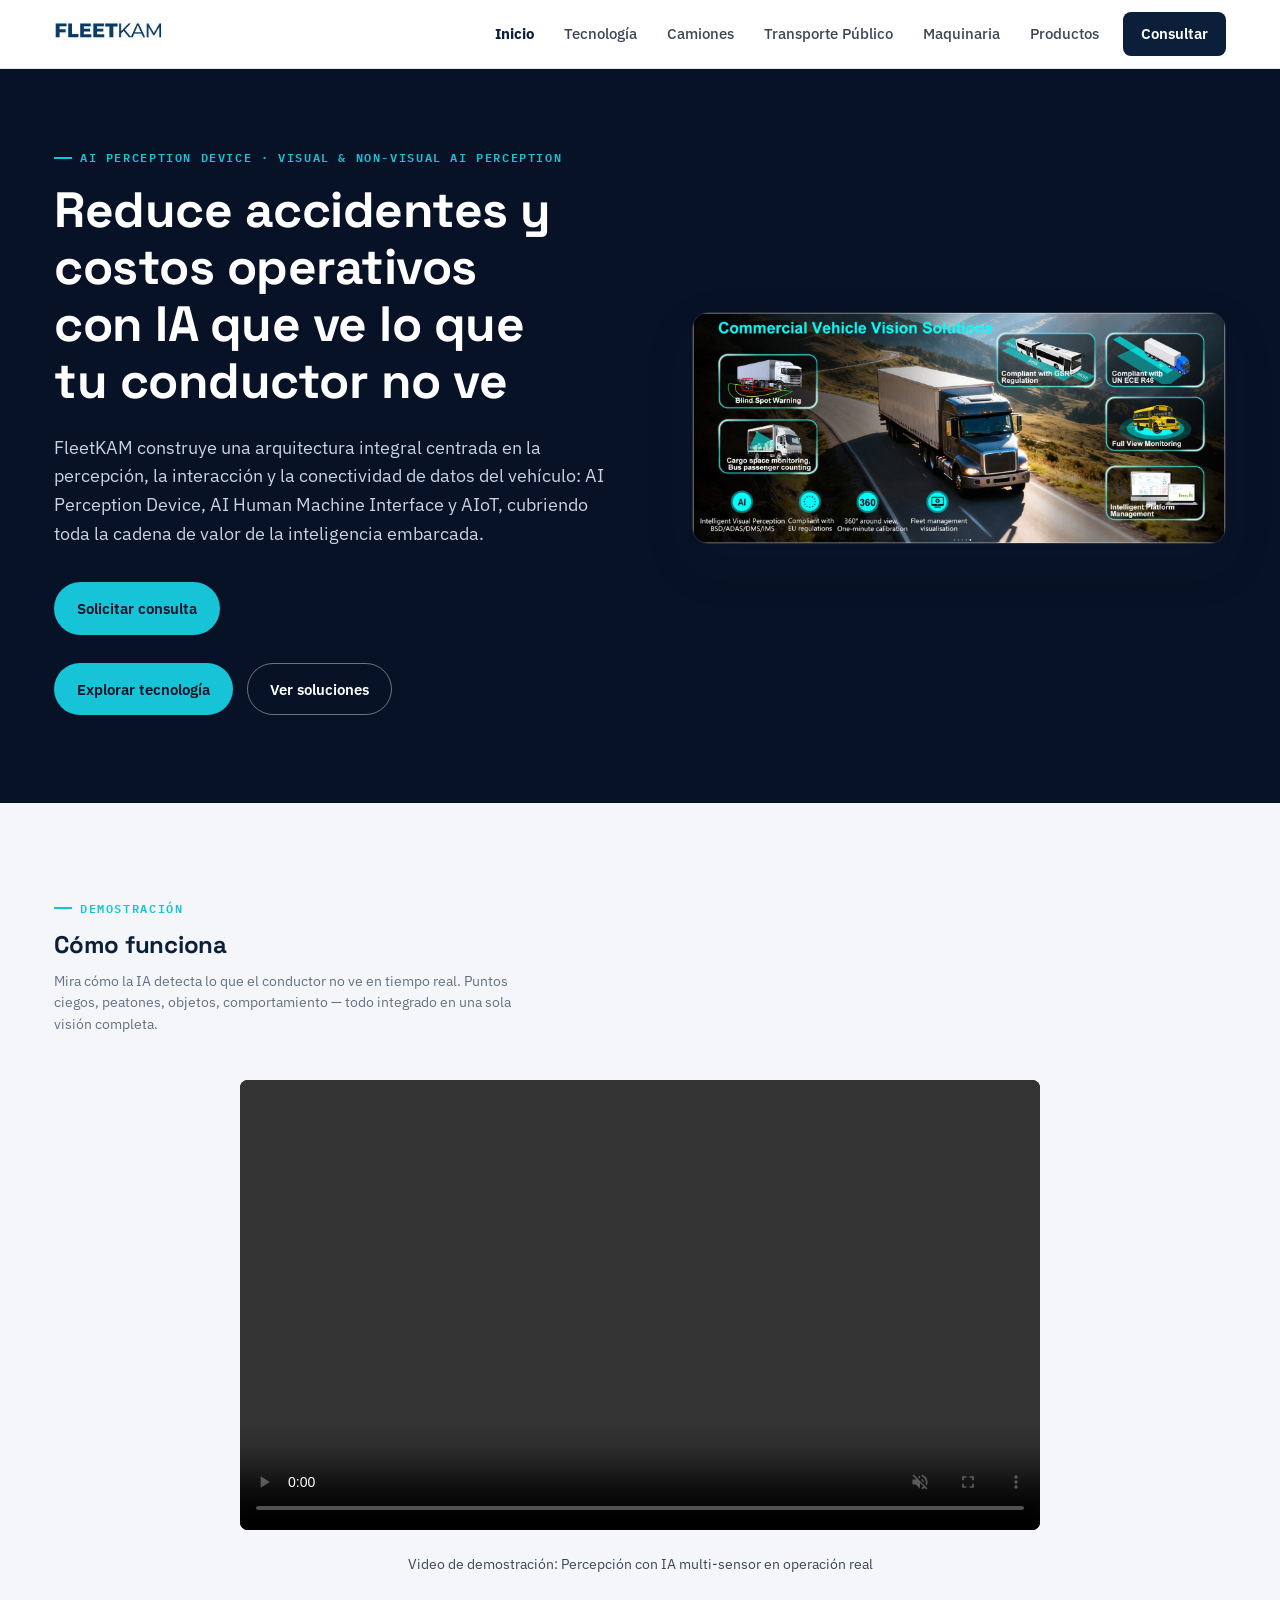
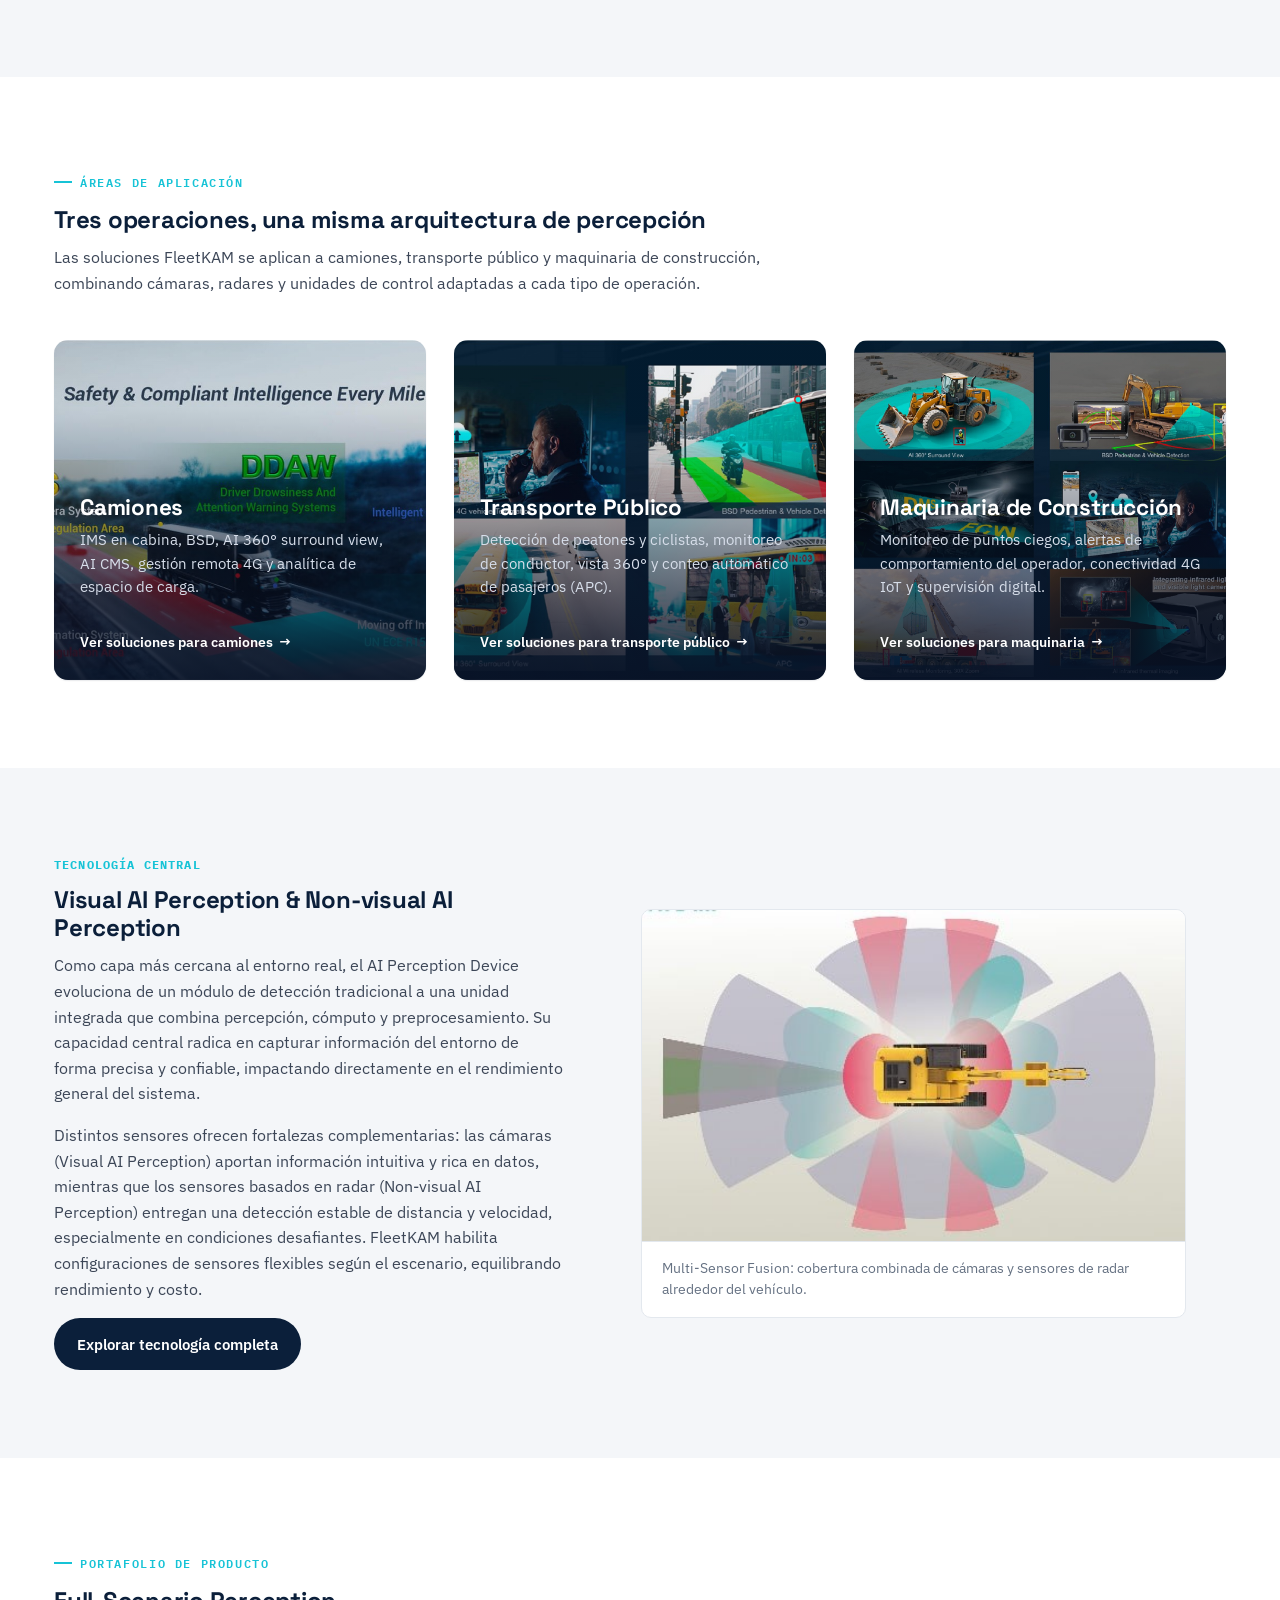
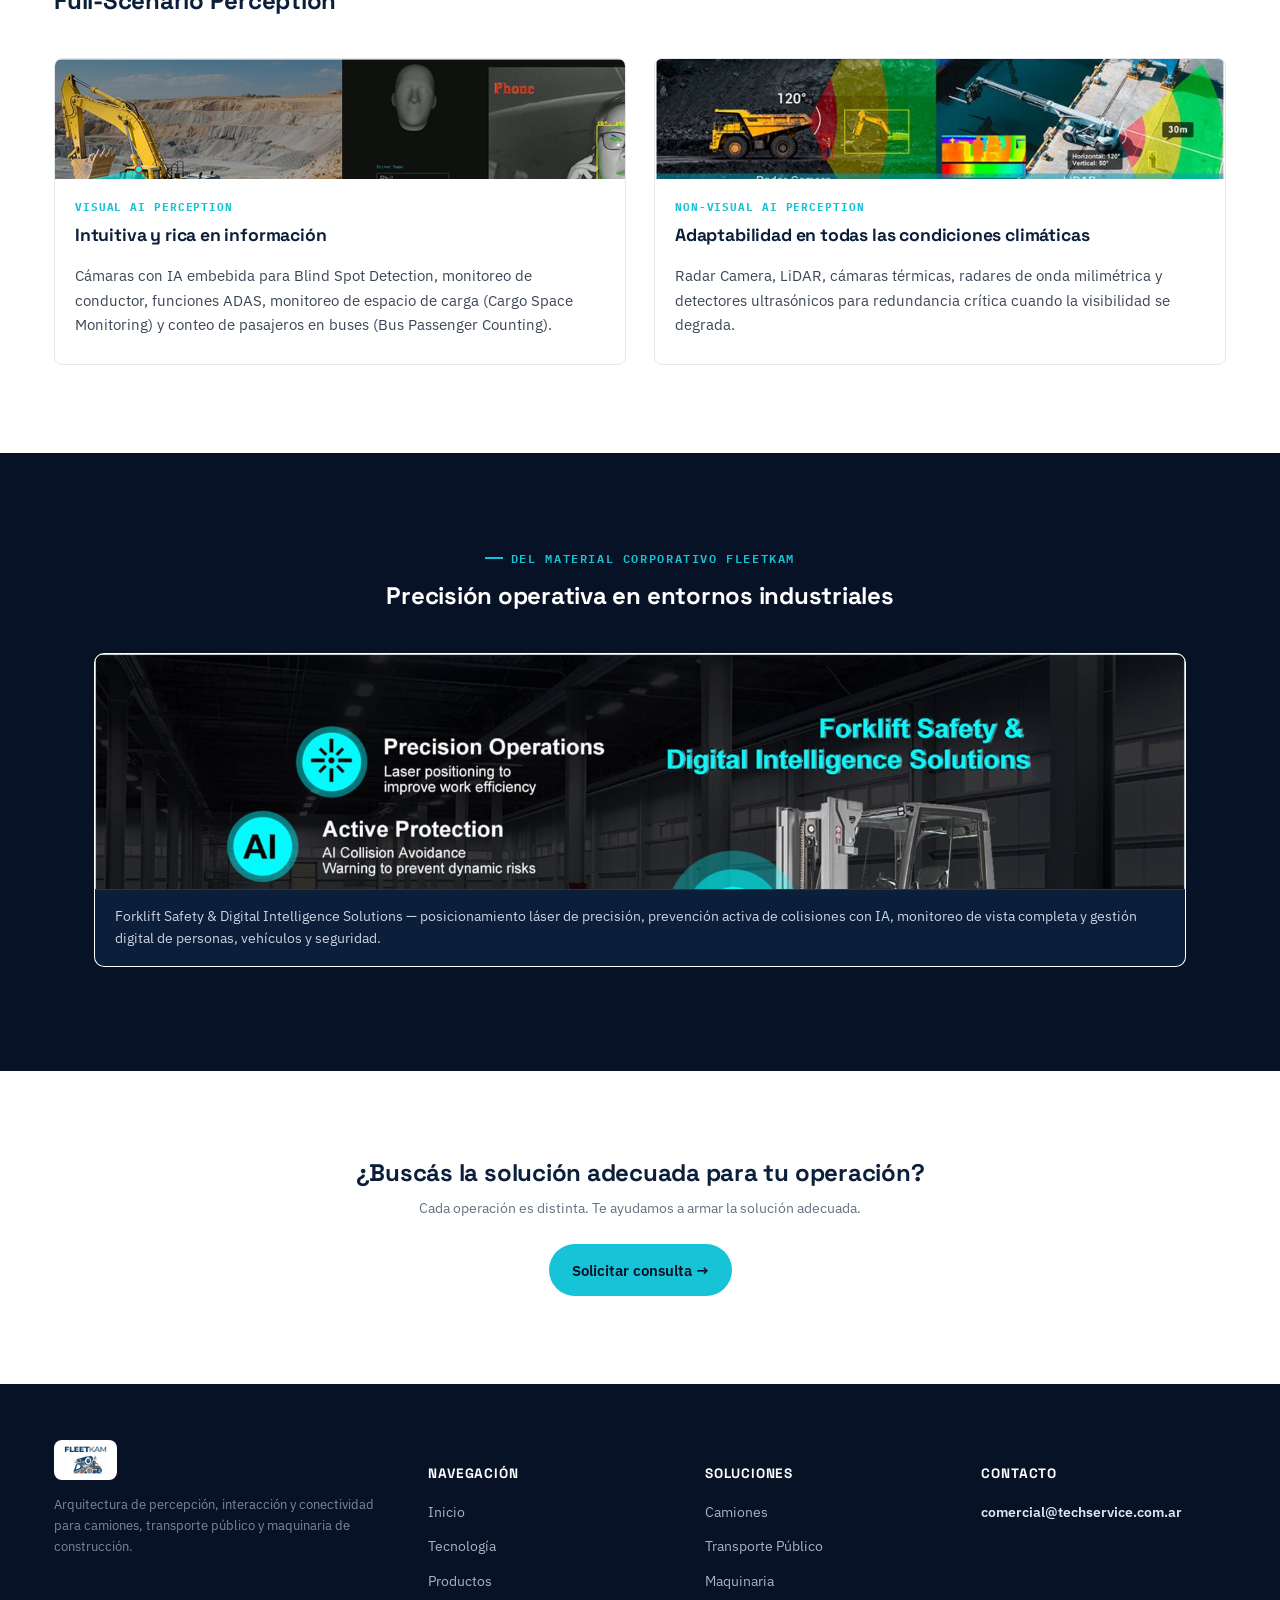
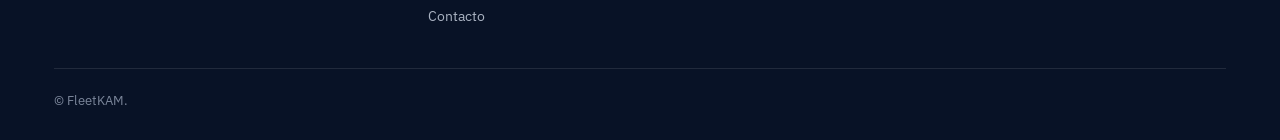
==== commit 65049652: "Add files via upload" ====
--- a/index.html
+++ b/index.html
@@ -50,8 +50,31 @@
           </div>
         </div>
         <div class="hero-media">
-          <img src="hero-commercial-vision.jpg" alt="Camión en ruta con anotaciones de Blind Spot Warning, cumplimiento GSR y UN ECE R46, full view monitoring y gestión de plataforma inteligente.">
-        </div>
+          <img src="hero-commercial-vision.jpg" alt="Camión en ruta con anotaciones de Blind Spot Warning, cumplimiento GSR y UN ECE R46, full view monitoring y gestión de plataforma inteligente." loading="lazy">
+        </div>
+      </div>
+    </div>
+  </section>
+
+
+  <!-- CÓMO FUNCIONA -->
+  <section class="section section-alt">
+    <div class="container">
+      <div class="section-head">
+        <p class="eyebrow">Demostración</p>
+        <h2>Cómo funciona</h2>
+        <p class="small" style="max-width:60ch;">Mira cómo la IA detecta lo que el conductor no ve en tiempo real. Puntos ciegos, peatones, objetos, comportamiento — todo integrado en una sola visión completa.</p>
+      </div>
+      
+      <div style="position:relative; width:100%; max-width:800px; margin:0 auto; background:#000; border-radius:8px; overflow:hidden; aspect-ratio:16/9;">
+        <video style="width:100%; height:100%; display:block;" controls autoplay muted>
+          <source src="video-demo.mp4" type="video/mp4">
+          Tu navegador no soporta videos HTML5.
+        </video>
+      </div>
+      
+      <div style="text-align:center; margin-top:24px;">
+        <p class="small" style="color:var(--steel-700);">Video de demostración: Percepción con IA multi-sensor en operación real</p>
       </div>
     </div>
   </section>
@@ -66,7 +89,7 @@
       </div>
       <div class="grid grid-3">
         <a class="app-card" href="camiones.html">
-          <img src="trucks-hero.jpg" alt="Camión de larga distancia en autopista con sistemas RVCS, DDAW, ISA, BSIS y MOIS señalados.">
+          <img src="trucks-hero.jpg" alt="Camión de larga distancia en autopista con sistemas RVCS, DDAW, ISA, BSIS y MOIS señalados." loading="lazy">
           <div class="app-card-body">
             <h3>Camiones</h3>
             <p>IMS en cabina, BSD, AI 360° surround view, AI CMS, gestión remota 4G y analítica de espacio de carga.</p>
@@ -74,7 +97,7 @@
           </div>
         </a>
         <a class="app-card" href="transporte-publico.html">
-          <img src="public-hero.jpg" alt="Bus urbano con detección BSD de peatones y vehículos, telemática 4G, vista de 360° y conteo de pasajeros APC.">
+          <img src="public-hero.jpg" alt="Bus urbano con detección BSD de peatones y vehículos, telemática 4G, vista de 360° y conteo de pasajeros APC." loading="lazy">
           <div class="app-card-body">
             <h3>Transporte Público</h3>
             <p>Detección de peatones y ciclistas, monitoreo de conductor, vista 360° y conteo automático de pasajeros (APC).</p>
@@ -82,7 +105,7 @@
           </div>
         </a>
         <a class="app-card" href="maquinaria.html">
-          <img src="machinery-hero.jpg" alt="Maquinaria de construcción con AI 360° surround view, detección BSD de peatones y vehículos, monitoreo DMS y FCW.">
+          <img src="machinery-hero.jpg" alt="Maquinaria de construcción con AI 360° surround view, detección BSD de peatones y vehículos, monitoreo DMS y FCW." loading="lazy">
           <div class="app-card-body">
             <h3>Maquinaria de Construcción</h3>
             <p>Monitoreo de puntos ciegos, alertas de comportamiento del operador, conectividad 4G IoT y supervisión digital.</p>
@@ -105,7 +128,7 @@
           <a class="btn btn-dark" href="tecnologia.html">Explorar tecnología completa</a>
         </div>
         <figure class="diagram-figure">
-          <img src="multisensor-fusion.jpg" alt="Diagrama de Multi-Sensor Fusion mostrando zonas de detección de cámara y radar alrededor de una máquina de construcción.">
+          <img src="multisensor-fusion.jpg" alt="Diagrama de Multi-Sensor Fusion mostrando zonas de detección de cámara y radar alrededor de una máquina de construcción." loading="lazy">
           <figcaption>Multi-Sensor Fusion: cobertura combinada de cámaras y sensores de radar alrededor del vehículo.</figcaption>
         </figure>
       </div>
@@ -121,7 +144,7 @@
       </div>
       <div class="grid grid-2">
         <div class="card">
-          <div class="card-media"><img src="visual-perception-1.jpg" alt="Blind Spot Detection en maquinaria y Driver Monitoring detectando uso de teléfono al volante."></div>
+          <div class="card-media"><img src="visual-perception-1.jpg" alt="Blind Spot Detection en maquinaria y Driver Monitoring detectando uso de teléfono al volante." loading="lazy"></div>
           <div class="card-body">
             <span class="card-tag">Visual AI Perception</span>
             <h3>Intuitiva y rica en información</h3>
@@ -129,7 +152,7 @@
           </div>
         </div>
         <div class="card">
-          <div class="card-media"><img src="nonvisual-3.jpg" alt="Detectores ultrasónicos con indicadores de distancia y cámara térmica detectando un camión en la nieve."></div>
+          <div class="card-media"><img src="nonvisual-3.jpg" alt="Detectores ultrasónicos con indicadores de distancia y cámara térmica detectando un camión en la nieve." loading="lazy"></div>
           <div class="card-body">
             <span class="card-tag">Non-visual AI Perception</span>
             <h3>Adaptabilidad en todas las condiciones climáticas</h3>
@@ -148,7 +171,7 @@
         <h2>Precisión operativa en entornos industriales</h2>
       </div>
       <figure class="diagram-figure" style="border-color:rgba(255,255,255,.15);">
-        <img src="forklift-banner.jpg" alt="Forklift Safety & Digital Intelligence Solutions: posicionamiento láser, prevención activa de colisiones con IA, monitoreo de vista completa 360° y gestión digital inteligente.">
+        <img src="forklift-banner.jpg" alt="Forklift Safety & Digital Intelligence Solutions: posicionamiento láser, prevención activa de colisiones con IA, monitoreo de vista completa 360° y gestión digital inteligente." loading="lazy">
         <figcaption style="background:var(--navy-900); color:#c9d3e2; border-top-color:rgba(255,255,255,.1);">Forklift Safety &amp; Digital Intelligence Solutions — posicionamiento láser de precisión, prevención activa de colisiones con IA, monitoreo de vista completa y gestión digital de personas, vehículos y seguridad.</figcaption>
       </figure>
     </div>
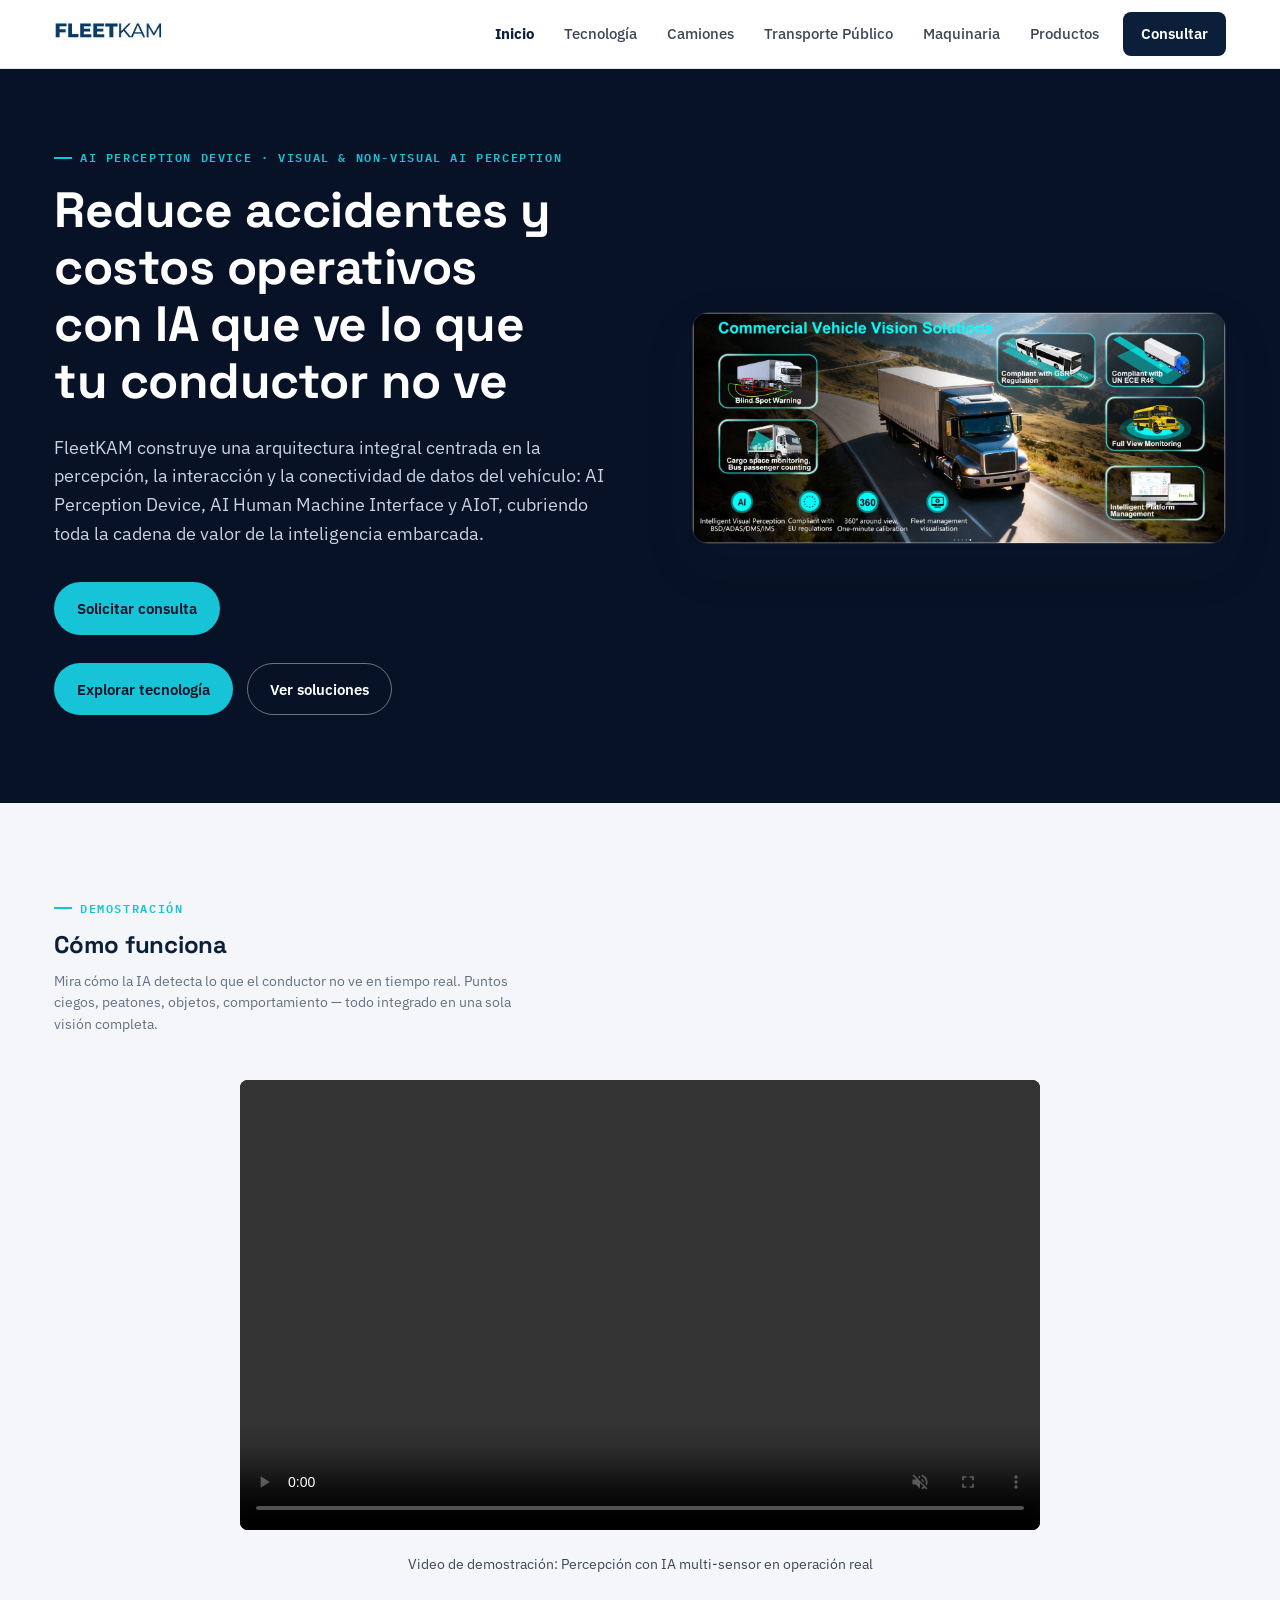
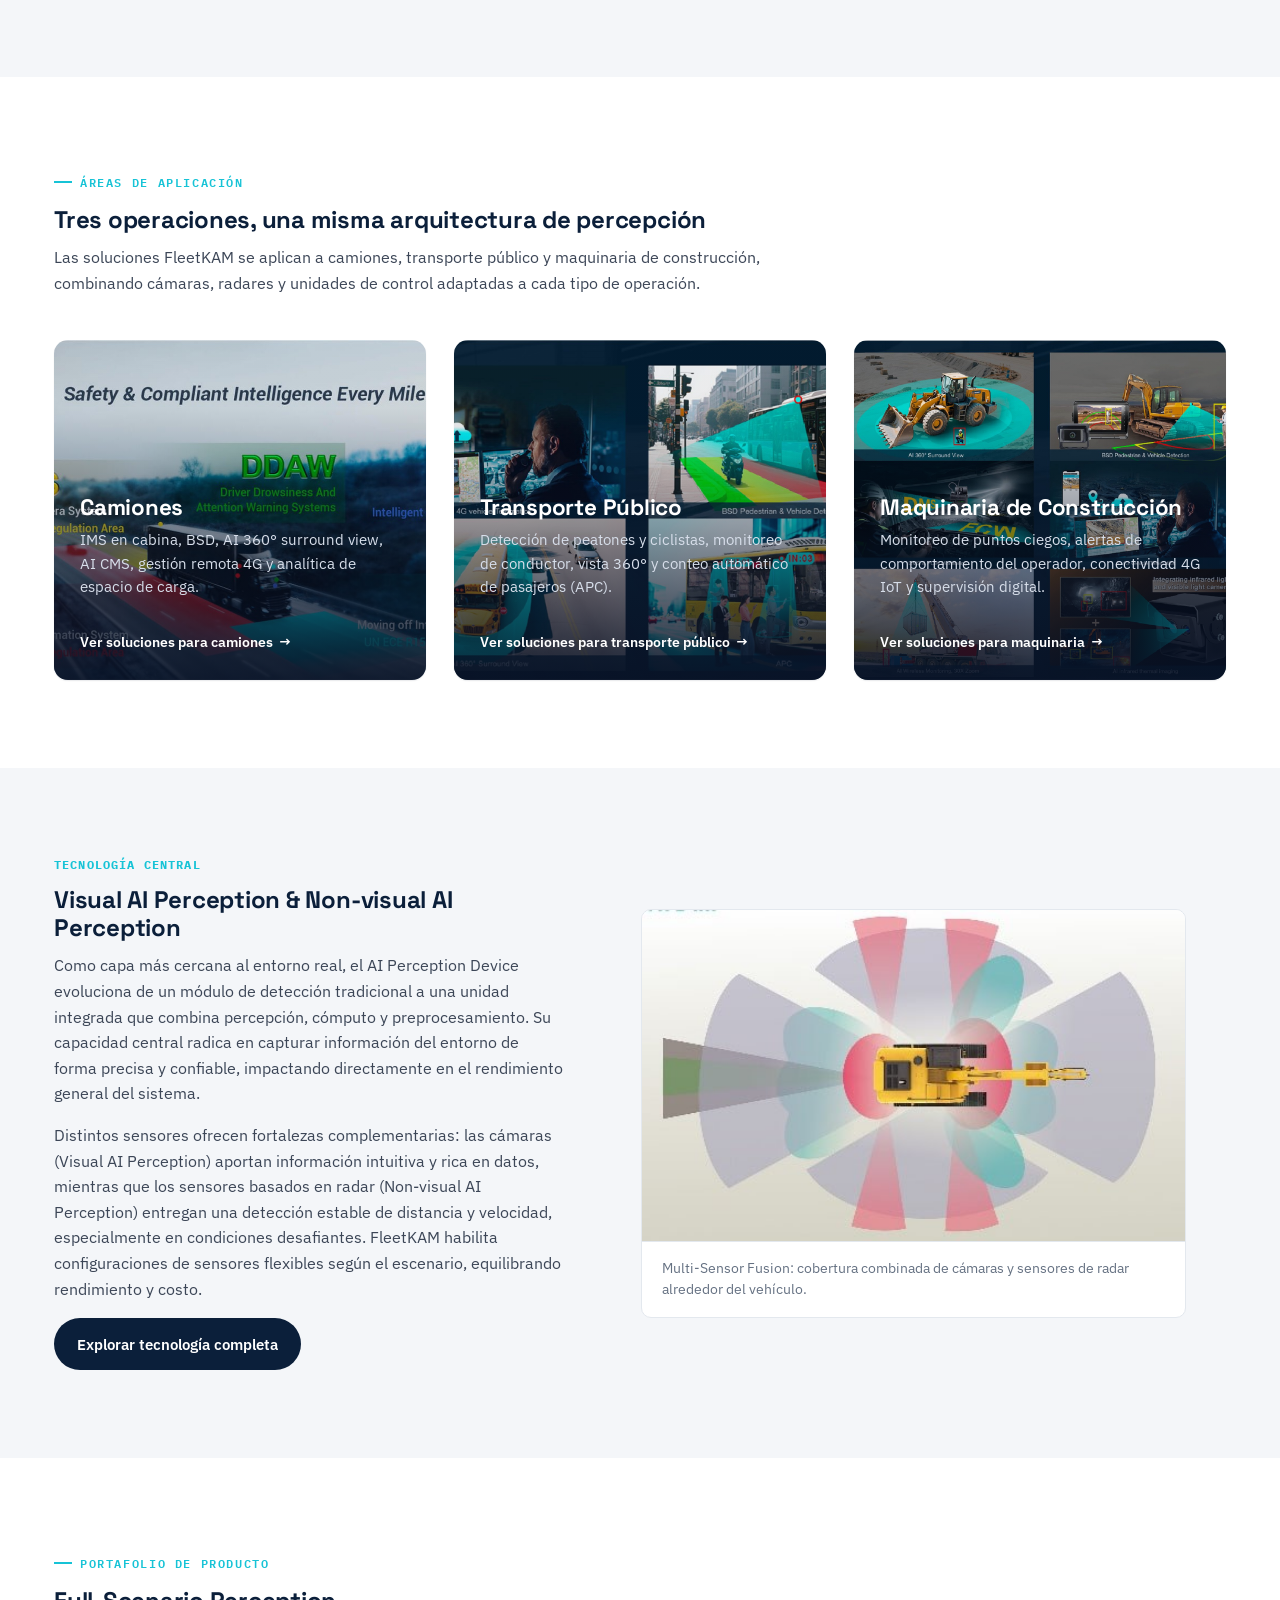
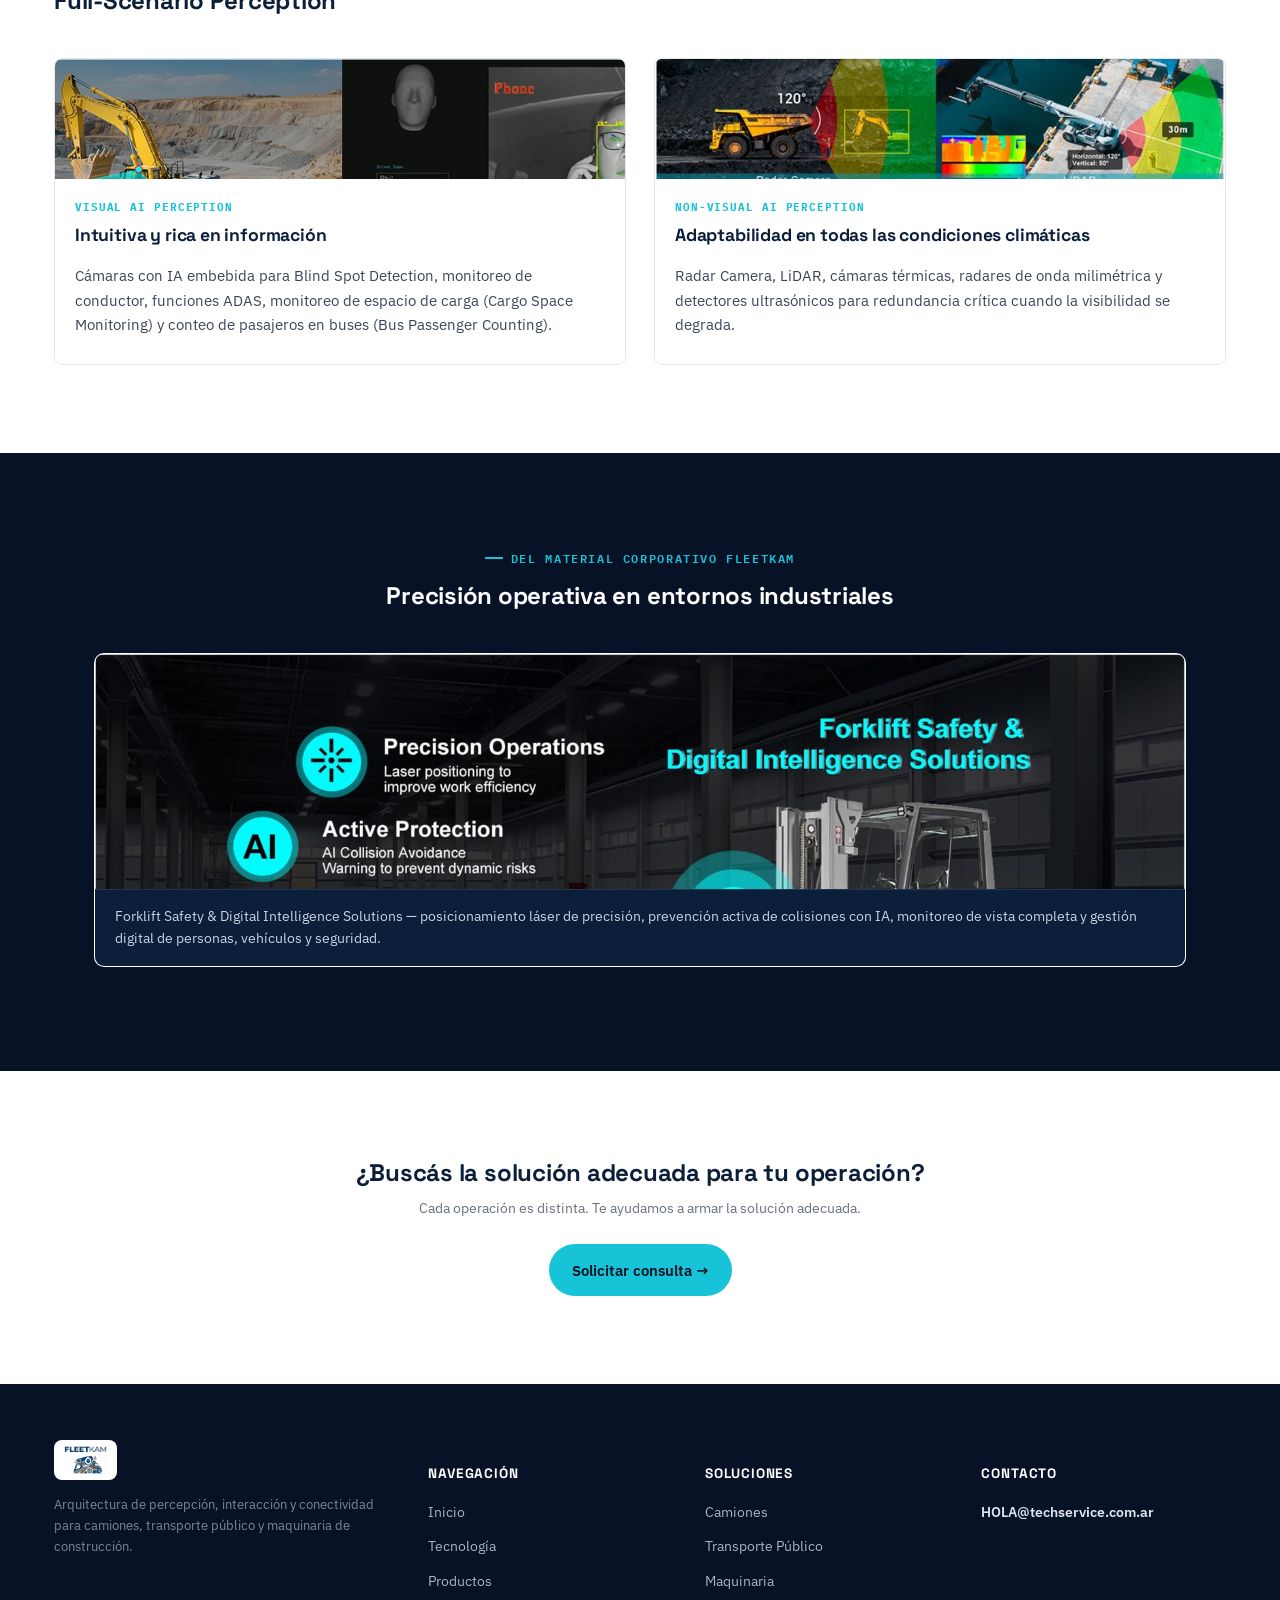
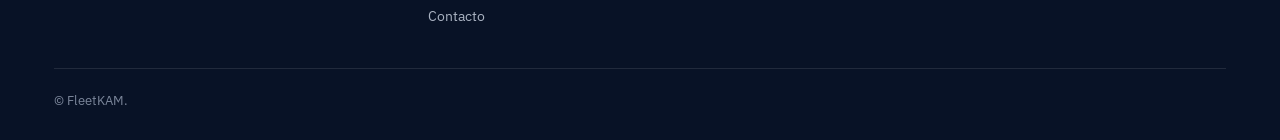
==== commit f170b6fc: "Update index.html" ====
--- a/index.html
+++ b/index.html
@@ -217,7 +217,7 @@
       <div>
         <h5>Contacto</h5>
         <ul>
-          <li><a class="footer-email" href="mailto:comercial@techservice.com.ar">comercial@techservice.com.ar</a></li>
+          <li><a class="footer-email" href="mailto: HOLA@techservice.com.ar">HOLA@techservice.com.ar</a></li>
         </ul>
       </div>
     </div>
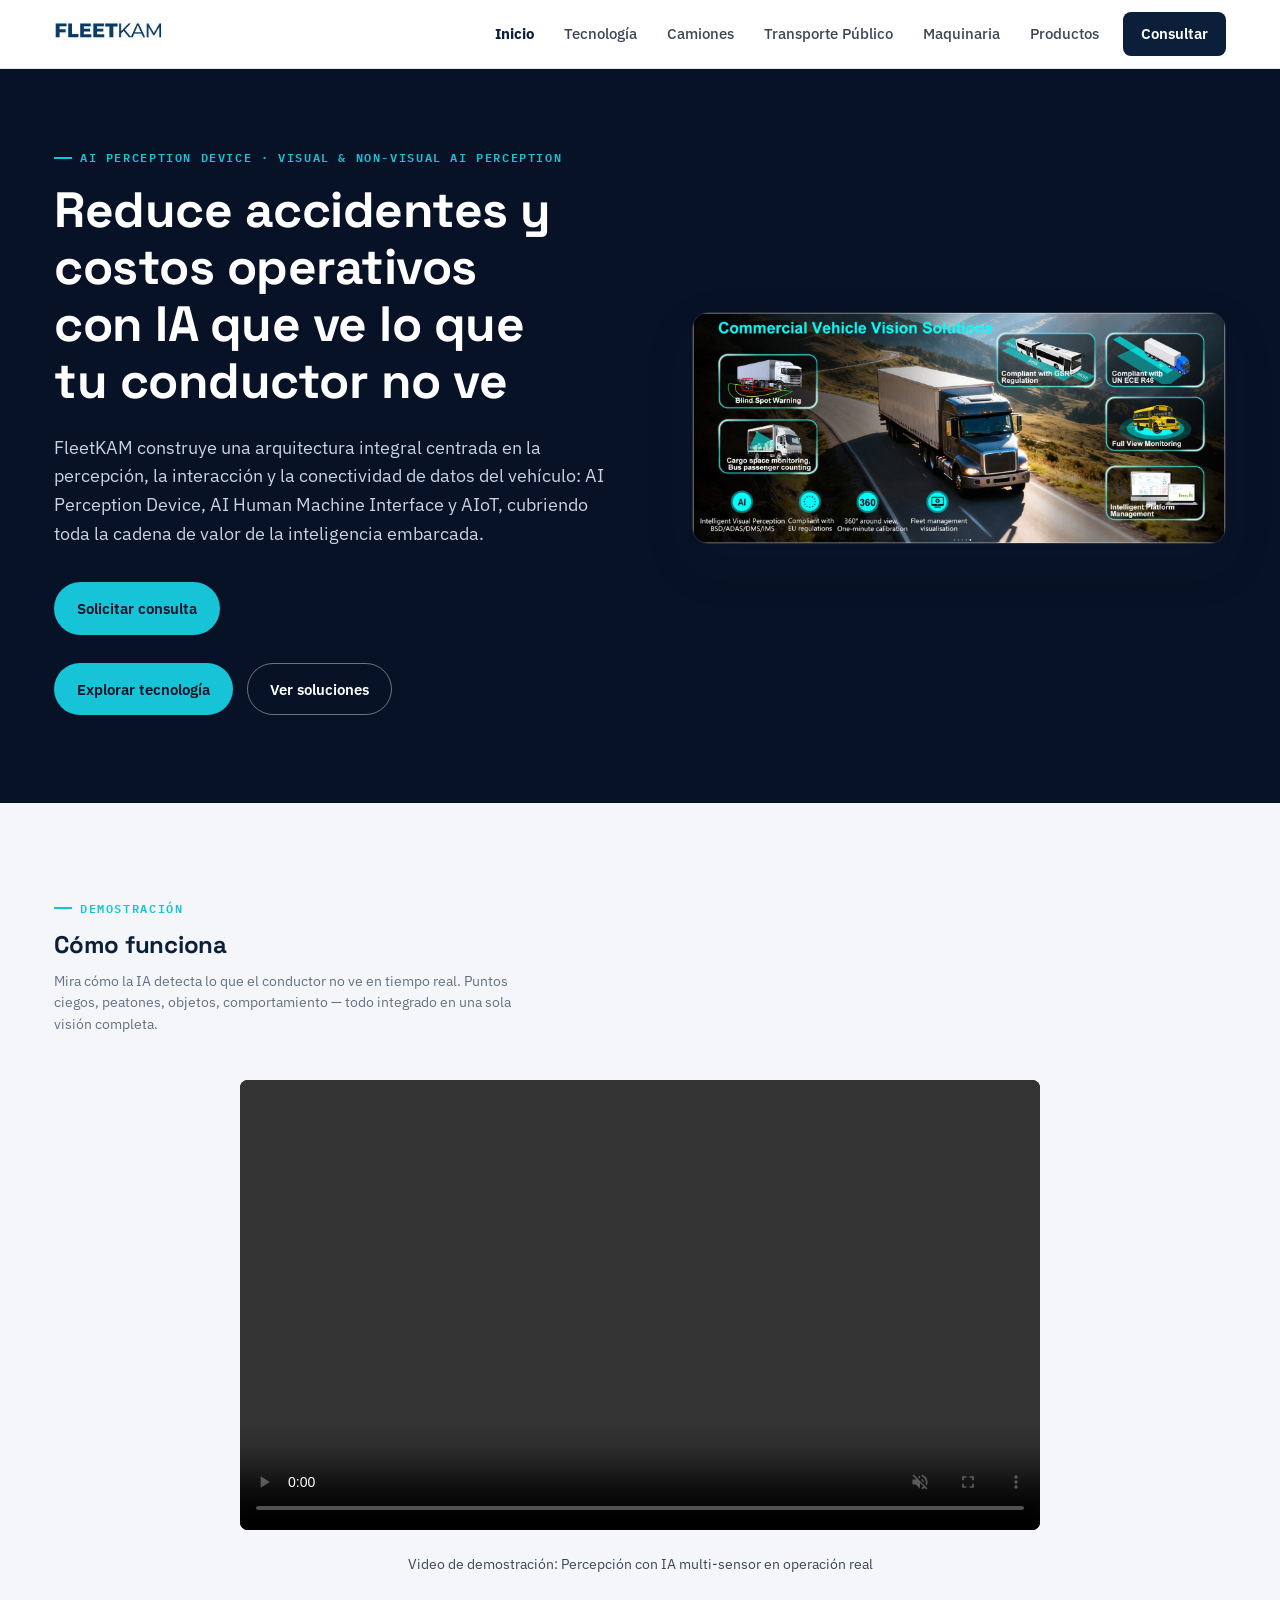
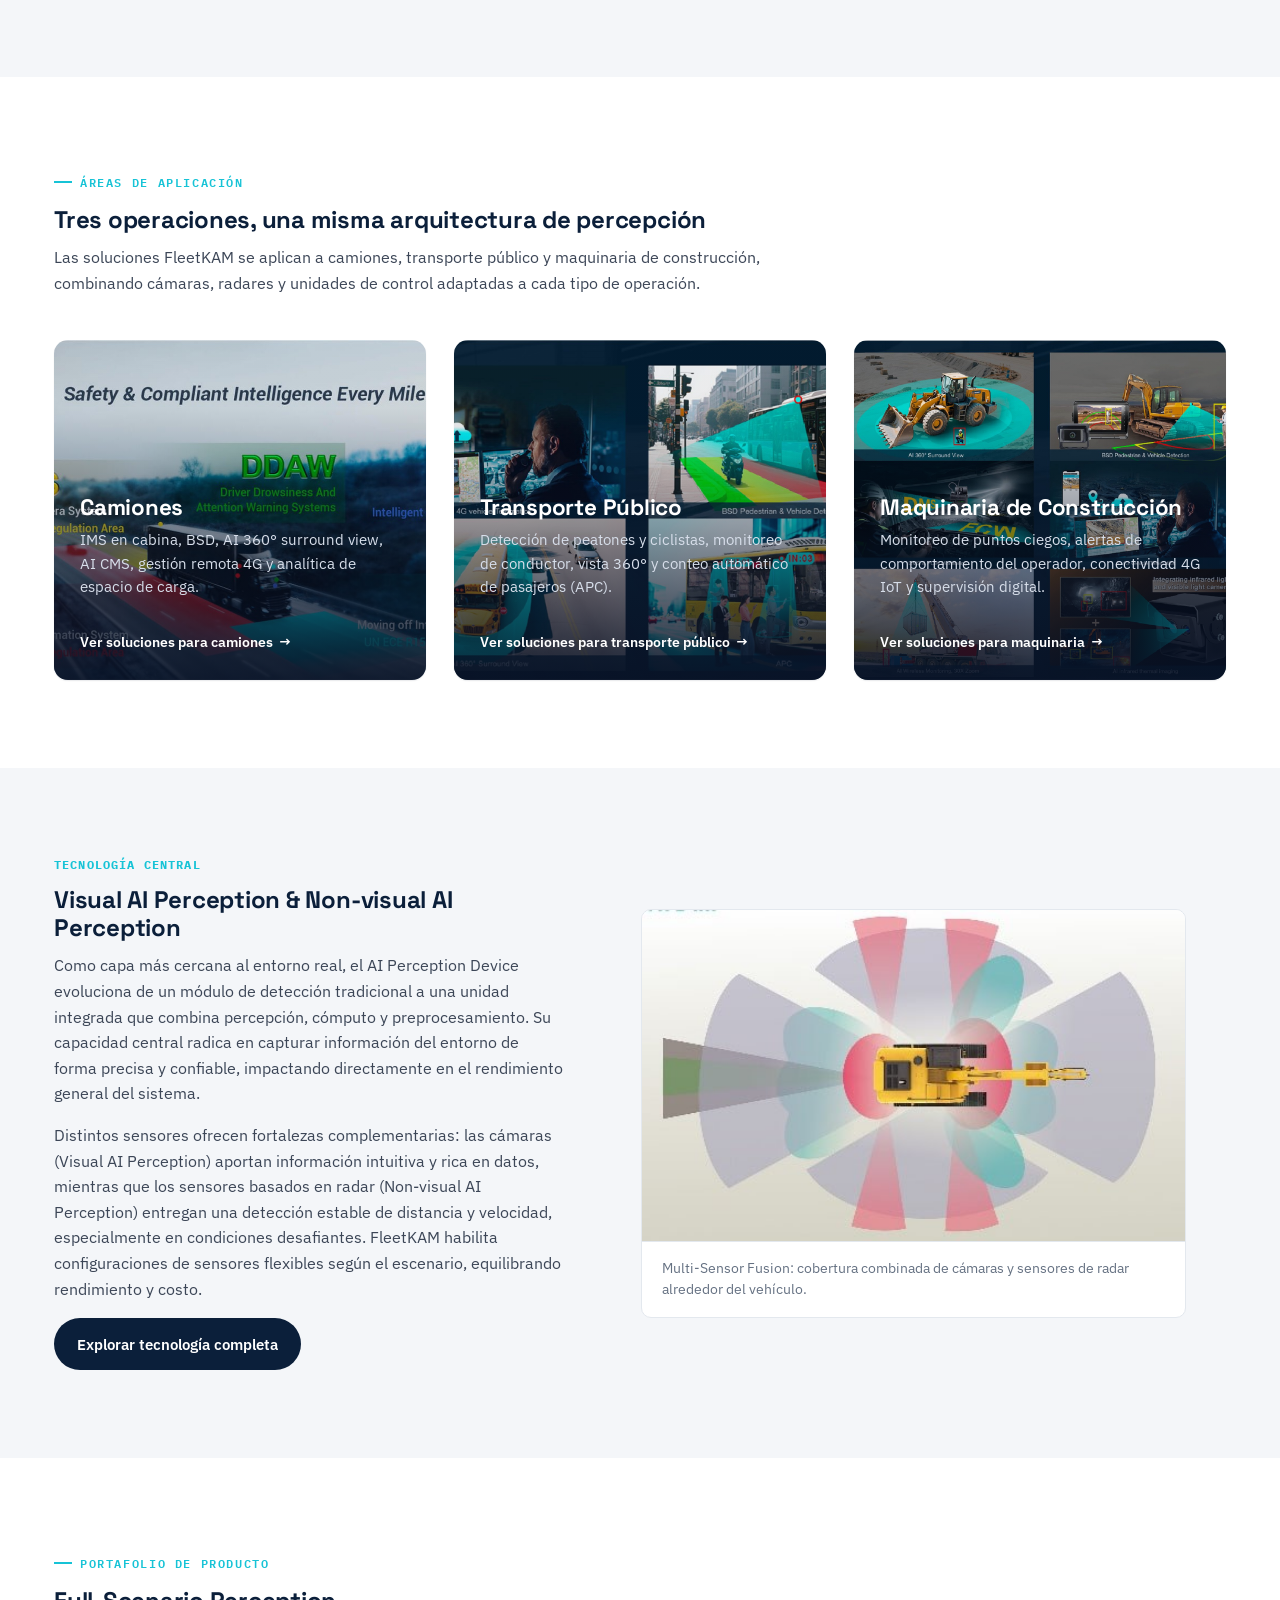
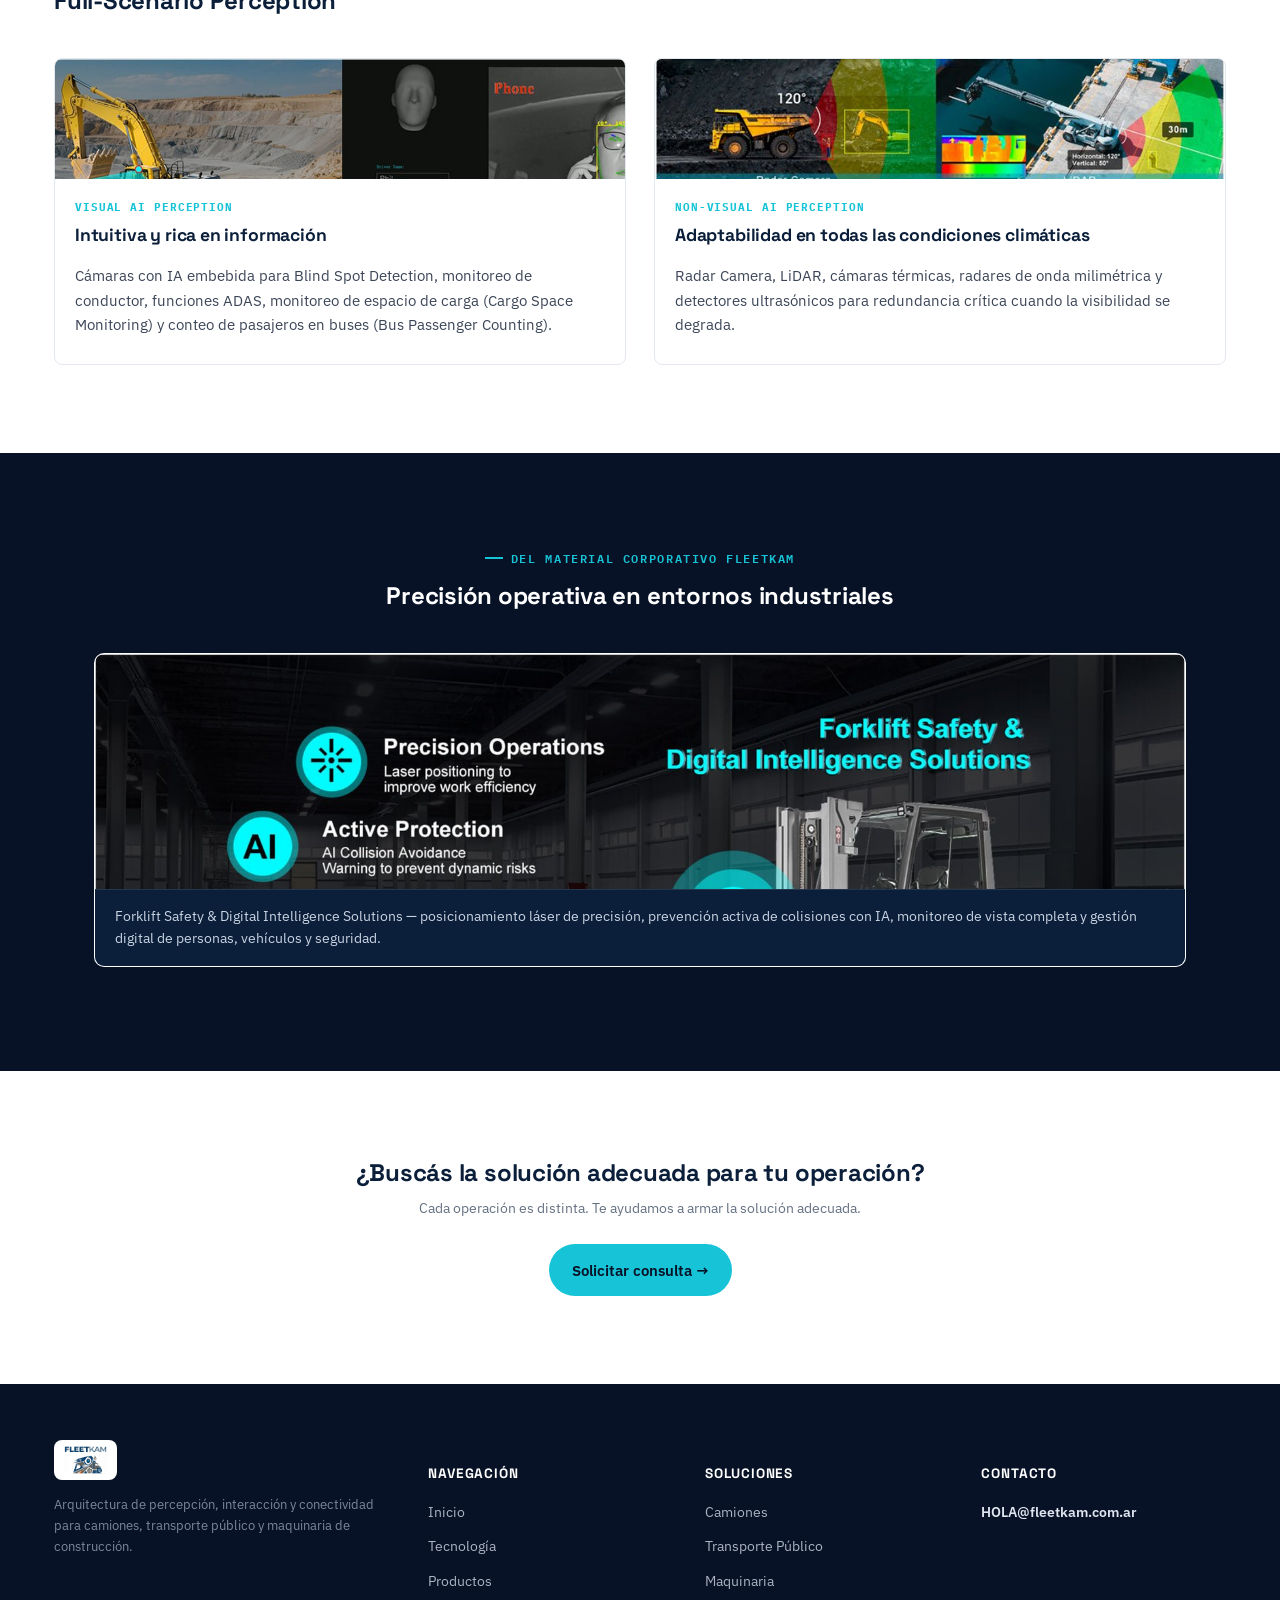
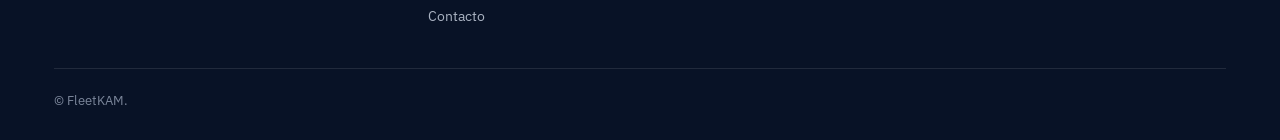
==== commit a2b0bc5a: "Update index.html" ====
--- a/index.html
+++ b/index.html
@@ -217,7 +217,7 @@
       <div>
         <h5>Contacto</h5>
         <ul>
-          <li><a class="footer-email" href="mailto: HOLA@techservice.com.ar">HOLA@techservice.com.ar</a></li>
+          <li><a class="footer-email" href="mailto: HOLA@fleetkam.com.ar.com.ar">HOLA@fleetkam.com.ar</a></li>
         </ul>
       </div>
     </div>
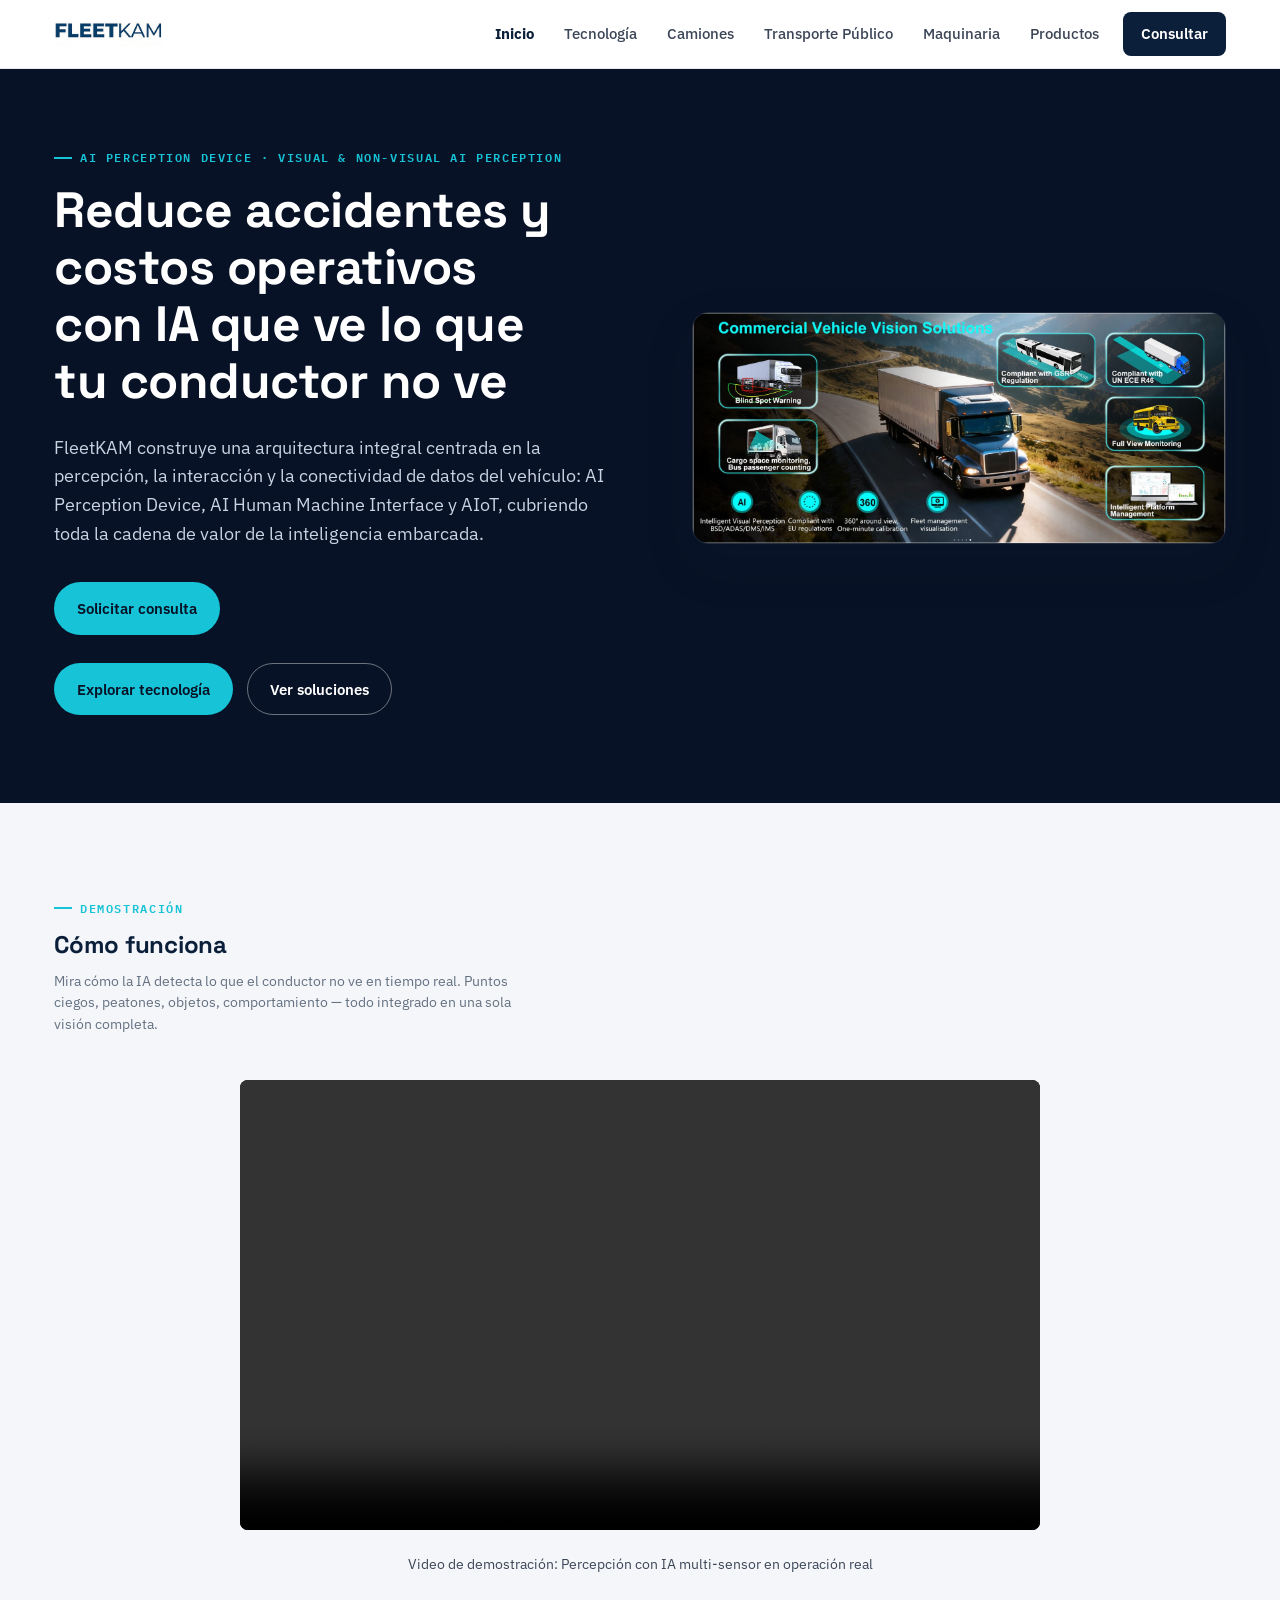
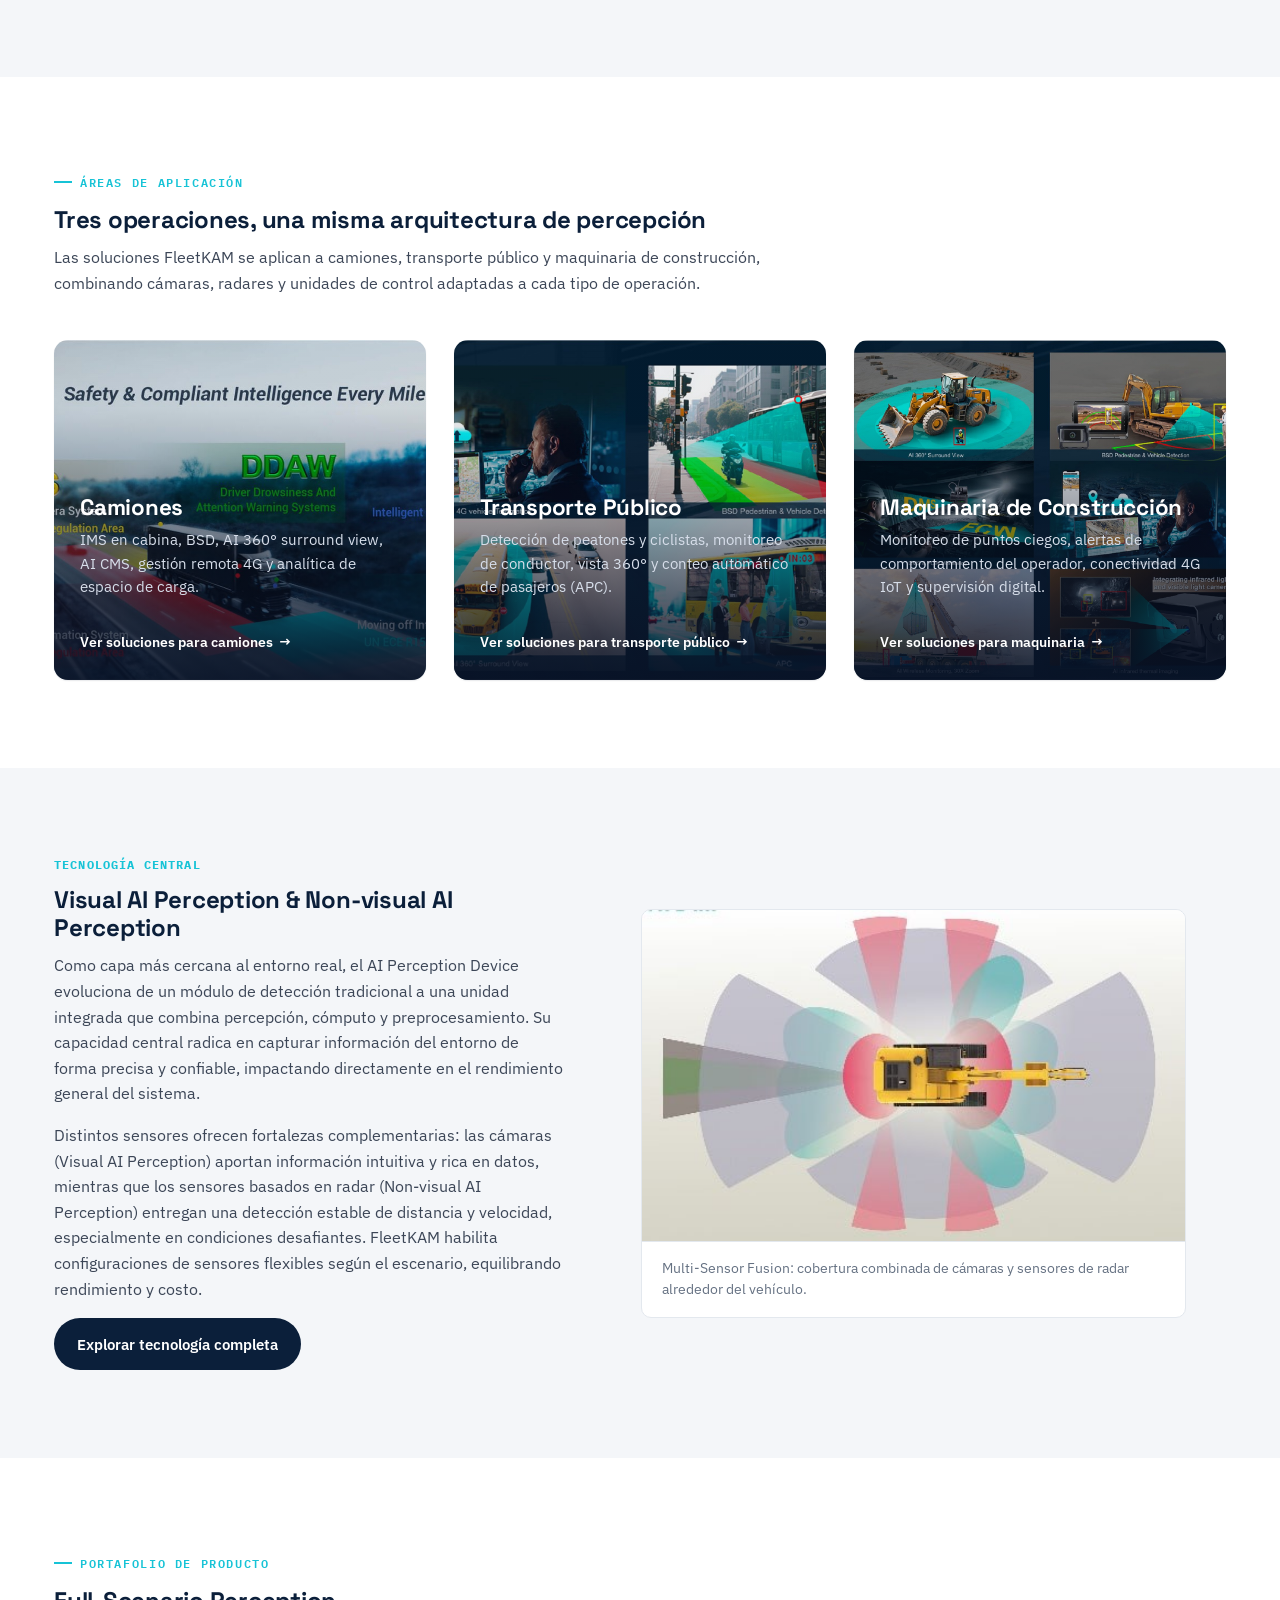
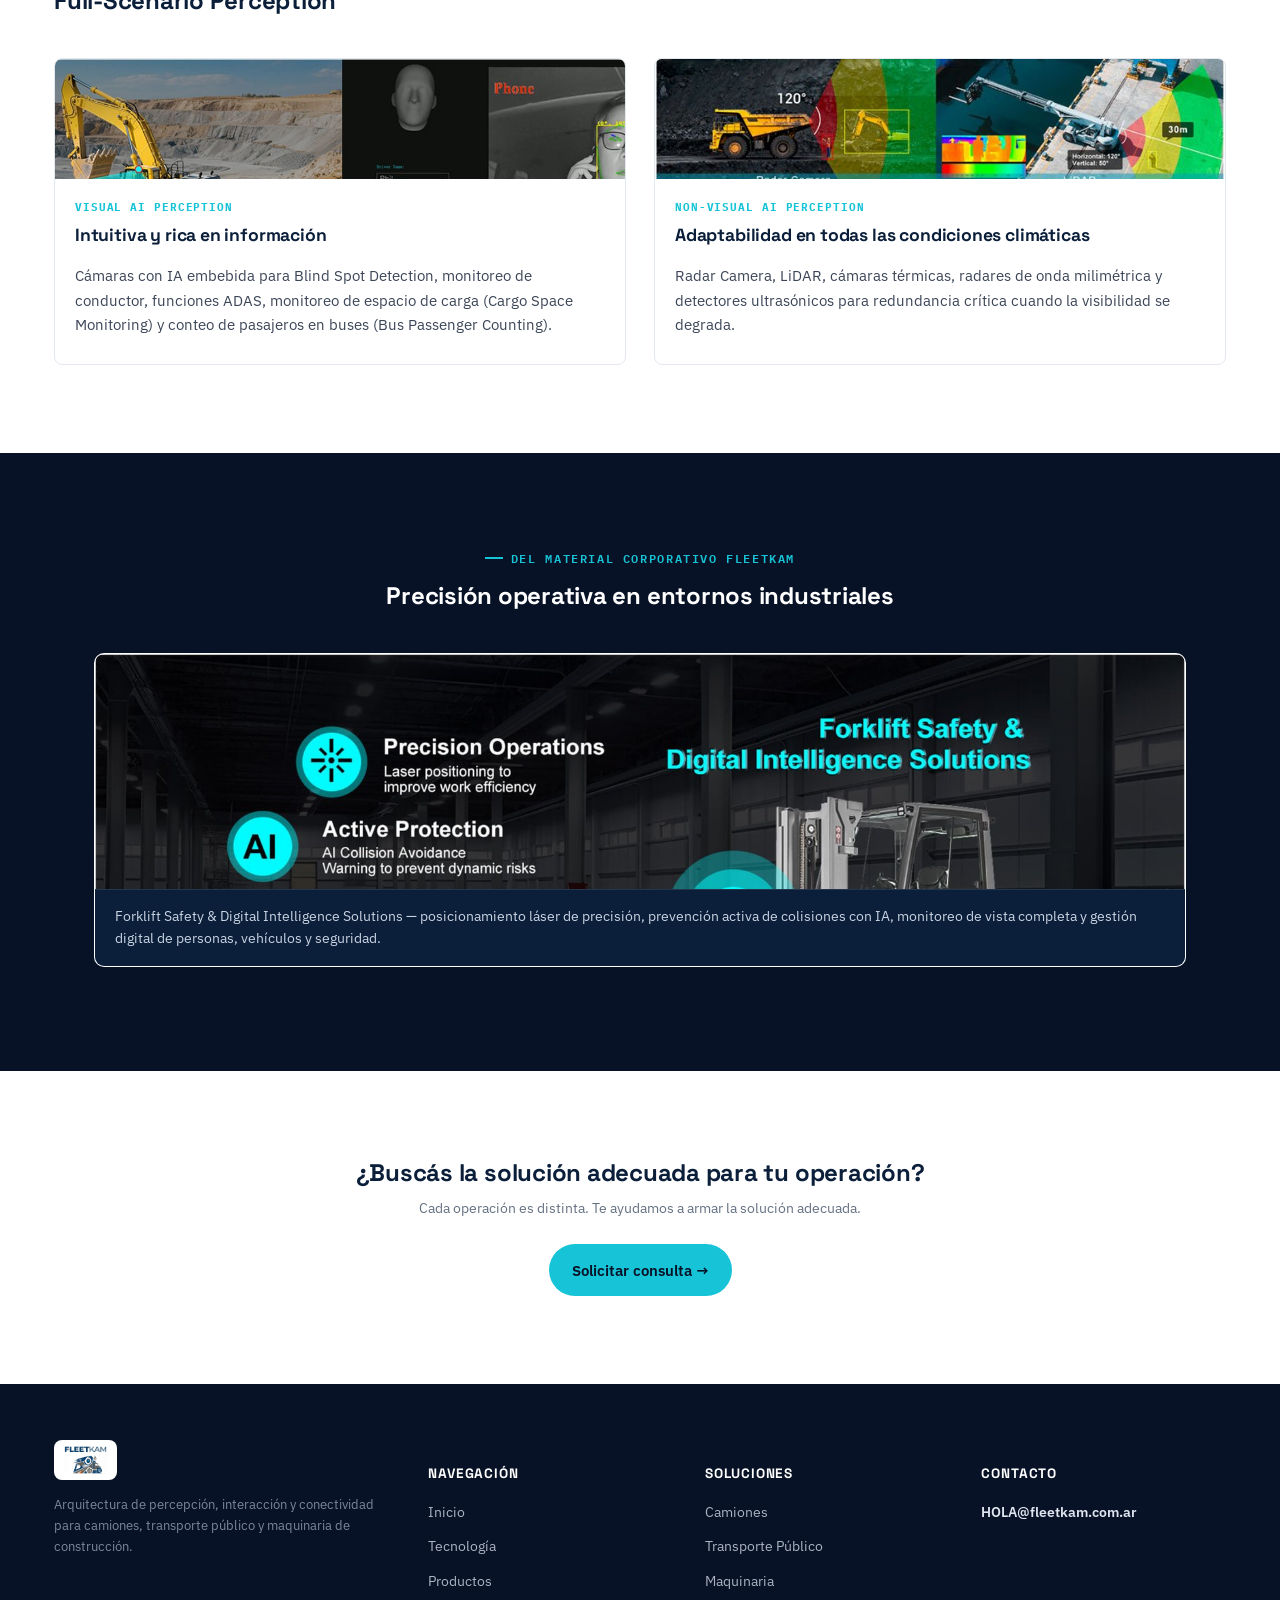
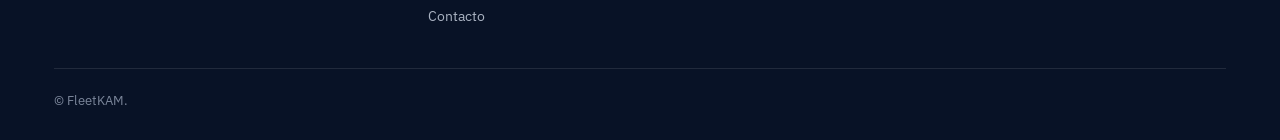
==== commit 498ca5c8: "Update index.html" ====
--- a/index.html
+++ b/index.html
@@ -217,7 +217,7 @@
       <div>
         <h5>Contacto</h5>
         <ul>
-          <li><a class="footer-email" href="mailto: HOLA@fleetkam.com.ar.com.ar">HOLA@fleetkam.com.ar</a></li>
+          <li><a class="footer-email" href="mailto: HOLA@fleetkam.com.ar">HOLA@fleetkam.com.ar</a></li>
         </ul>
       </div>
     </div>
